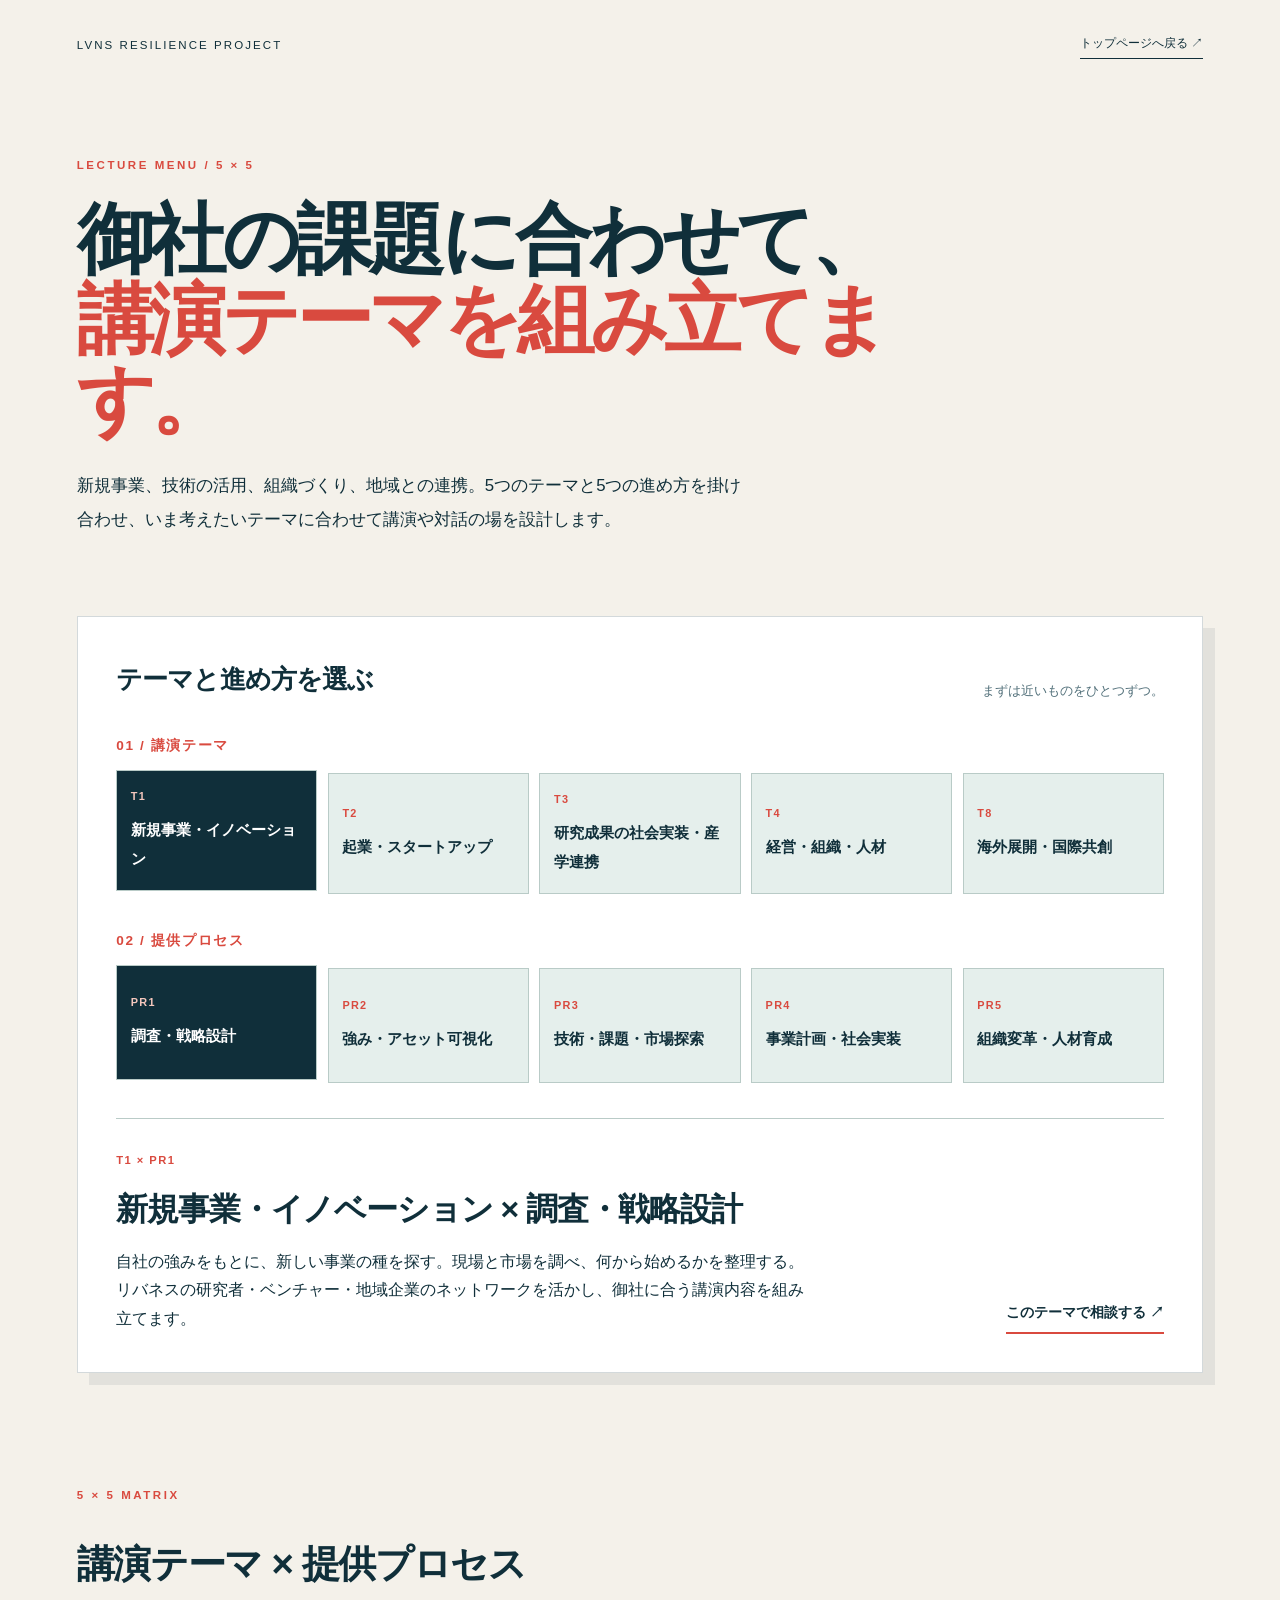
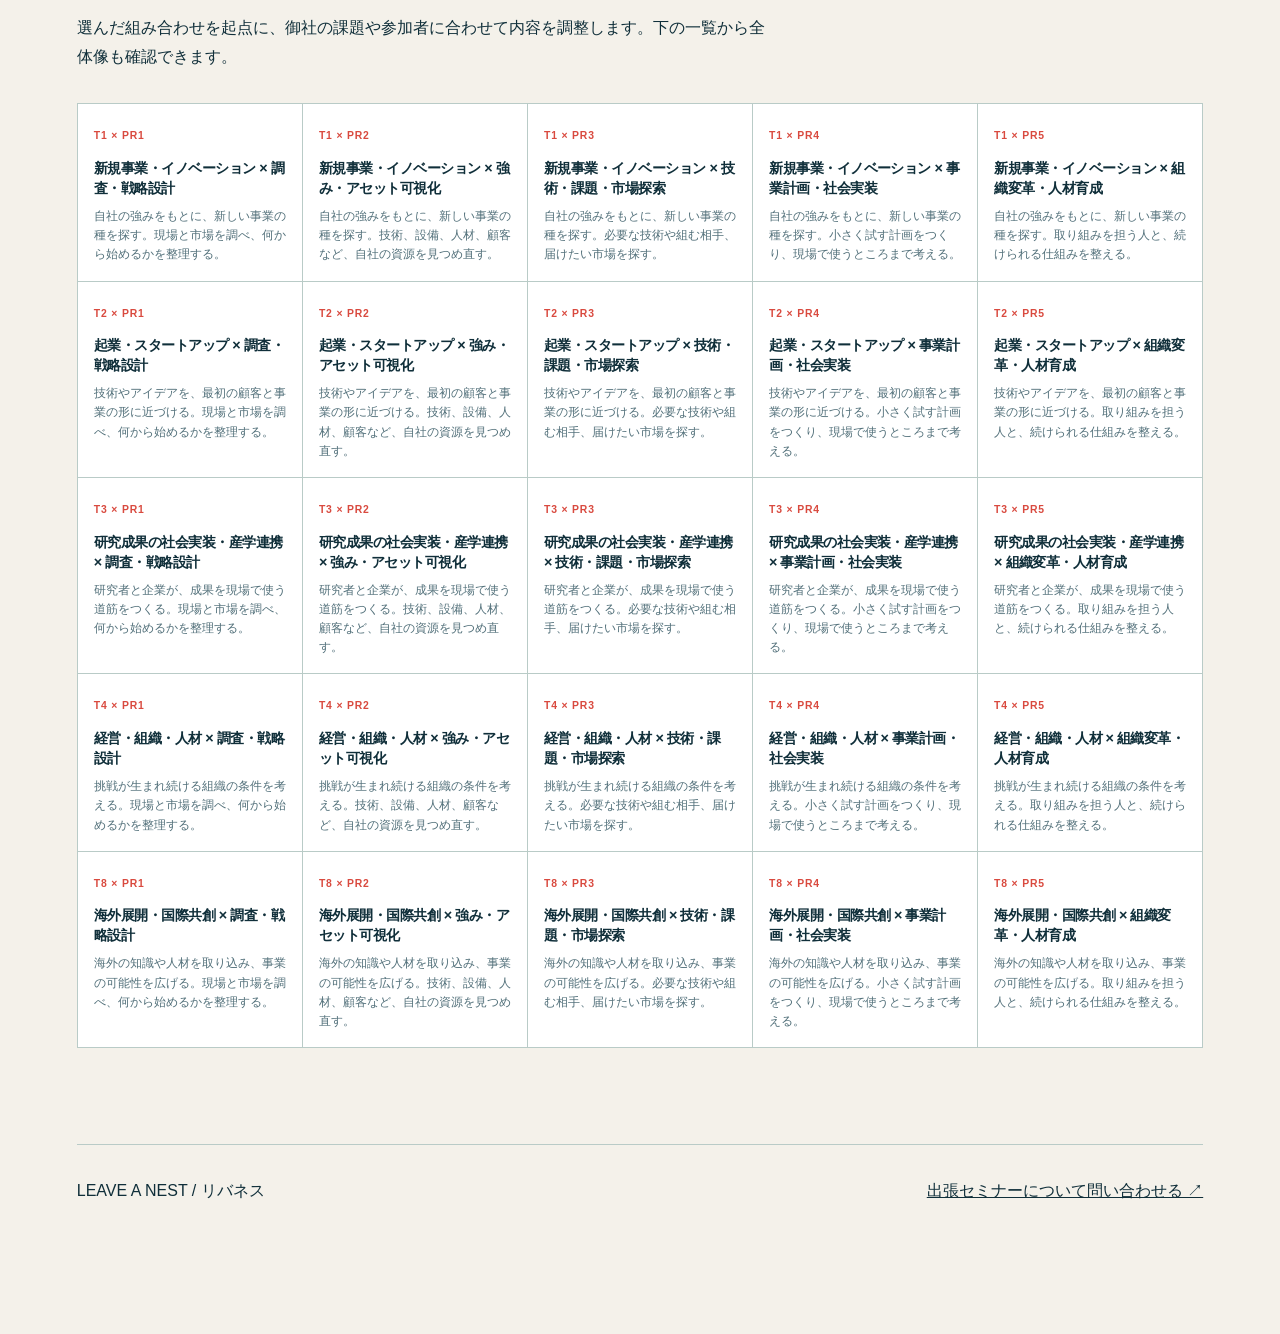
==== seminar.html @ 117c214e "Add interactive lecture menu page" ====
<!doctype html>
<html lang="ja">
<head>
<meta charset="utf-8" />
<meta name="viewport" content="width=device-width, initial-scale=1" />
<title>講演メニュー | LVNS RESILIENCE PROJECT</title>
<meta name="description" content="御社の課題に合わせて、リバネスの講演テーマを組み立てます。" />
<link rel="stylesheet" href="./resilience-fixed-page.css" />
<style>
:root{--seminar-ink:#102f3a;--seminar-red:#d94a3f;--seminar-paper:#f4f1ea;--seminar-mint:#e5efec}
body{background:var(--seminar-paper);color:var(--seminar-ink)}
.seminar-page{max-width:1320px;margin:0 auto;padding:0 6vw 8rem}
.seminar-header{padding:2rem 0 6rem;display:flex;justify-content:space-between;align-items:center;gap:2rem}
.seminar-brand{font-size:.72rem;letter-spacing:.18em;text-decoration:none;color:inherit}
.seminar-back{font-size:.78rem;color:inherit;text-decoration:none;border-bottom:1px solid currentColor;padding-bottom:.25rem}
.seminar-hero{max-width:850px;padding-bottom:5rem}
.seminar-label{font-size:.72rem;letter-spacing:.22em;color:var(--seminar-red);font-weight:700;margin-bottom:1.4rem}
.seminar-hero h1{font-size:clamp(2.4rem,6vw,5.8rem);line-height:1.05;letter-spacing:-.06em;margin:0 0 1.8rem}
.seminar-hero h1 em{font-style:normal;color:var(--seminar-red)}
.seminar-hero p{font-size:1.05rem;line-height:2;margin:0;max-width:680px}
.seminar-selector{background:#fff;border:1px solid rgba(16,47,58,.18);padding:clamp(1.2rem,3vw,3rem);box-shadow:12px 12px 0 rgba(16,47,58,.08)}
.selector-heading{display:flex;justify-content:space-between;gap:1rem;align-items:end;margin-bottom:2rem}
.selector-heading h2{font-size:clamp(1.35rem,2vw,2rem);margin:0}
.selector-heading p{margin:0;font-size:.8rem;color:#52707a}
.selector-block{margin:0 0 2.2rem}
.selector-block h3{font-size:.85rem;letter-spacing:.12em;margin:0 0 .9rem;color:var(--seminar-red)}
.selector-grid{display:grid;grid-template-columns:repeat(5,1fr);gap:.65rem}
.selector-card{appearance:none;border:1px solid #b9cbc7;background:var(--seminar-mint);color:var(--seminar-ink);text-align:left;padding:1rem .85rem;min-height:7.2rem;cursor:pointer;font:inherit;transition:.2s}
.selector-card:hover,.selector-card.is-selected{background:var(--seminar-ink);color:#fff;transform:translateY(-3px)}
.selector-card span{display:block;font-size:.68rem;letter-spacing:.12em;color:var(--seminar-red);margin-bottom:.6rem;font-weight:700}
.selector-card:hover span,.selector-card.is-selected span{color:#f5c7bd}
.selector-card strong{font-size:.95rem;line-height:1.45}
.selection-result{border-top:1px solid #b9cbc7;padding-top:1.6rem;display:grid;grid-template-columns:1fr auto;gap:1.5rem;align-items:end}
.selection-result small{font-size:.7rem;letter-spacing:.13em;color:var(--seminar-red);font-weight:700}
.selection-result h3{font-size:clamp(1.4rem,2.5vw,2.3rem);margin:.45rem 0 .6rem}
.selection-result p{line-height:1.8;margin:0;max-width:700px}
.result-cta{display:inline-block;color:var(--seminar-ink);font-size:.85rem;font-weight:700;border-bottom:2px solid var(--seminar-red);padding-bottom:.4rem;text-decoration:none;white-space:nowrap}
.matrix-section{padding-top:7rem}
.matrix-section h2{font-size:clamp(1.8rem,3vw,3rem);margin:0 0 1rem}
.matrix-section>p{line-height:1.8;max-width:700px;margin-bottom:2rem}
.matrix{display:grid;grid-template-columns:repeat(5,1fr);gap:1px;background:#b9cbc7;border:1px solid #b9cbc7}
.matrix-cell{background:#fff;padding:1rem;min-height:9rem}
.matrix-cell small{color:var(--seminar-red);font-size:.65rem;font-weight:700;letter-spacing:.08em}
.matrix-cell h3{font-size:.9rem;line-height:1.4;margin:.55rem 0}
.matrix-cell p{font-size:.75rem;line-height:1.6;margin:0;color:#52707a}
.seminar-footer{margin-top:6rem;padding-top:2rem;border-top:1px solid #b9cbc7;display:flex;justify-content:space-between;gap:1rem}
.seminar-footer a{color:inherit}
@media(max-width:760px){
 .seminar-page{padding:0 1.2rem 5rem}.seminar-header{padding:1.4rem 0 4rem}.seminar-hero{padding-bottom:3rem}
 .selector-grid{grid-template-columns:repeat(2,1fr)}.selector-card{min-height:6.3rem}.selection-result{grid-template-columns:1fr}
 .matrix{display:block;background:transparent;border:0}.matrix-cell{margin-bottom:.7rem;min-height:0;border:1px solid #b9cbc7}
 .seminar-footer{display:block}.seminar-footer a{display:block;margin-top:1rem}
}
</style>
</head>
<body>
<main class="seminar-page">
<header class="seminar-header"><a class="seminar-brand" href="./index.html">LVNS RESILIENCE PROJECT</a><a class="seminar-back" href="./index.html#contact">トップページへ戻る ↗</a></header>
<section class="seminar-hero">
<div class="seminar-label">LECTURE MENU / 5 × 5</div>
<h1>御社の課題に合わせて、<br /><em>講演テーマを組み立てます。</em></h1>
<p>新規事業、技術の活用、組織づくり、地域との連携。5つのテーマと5つの進め方を掛け合わせ、いま考えたいテーマに合わせて講演や対話の場を設計します。</p>
</section>
<section class="seminar-selector" aria-labelledby="selector-title">
<div class="selector-heading"><h2 id="selector-title">テーマと進め方を選ぶ</h2><p>まずは近いものをひとつずつ。</p></div>
<div class="selector-block"><h3>01 / 講演テーマ</h3><div id="topic-selector" class="selector-grid"></div></div>
<div class="selector-block"><h3>02 / 提供プロセス</h3><div id="process-selector" class="selector-grid"></div></div>
<div class="selection-result"><div><small id="result-label">SELECT A THEME</small><h3 id="result-title">テーマを選ぶと、組み合わせが表示されます。</h3><p id="result-description">御社の関心に近いテーマと進め方を選んでください。組み合わせをもとに、出張セミナーの内容を具体化します。</p></div><a class="result-cta" href="https://lne.st/contact/" target="_blank" rel="noreferrer">このテーマで相談する ↗</a></div>
</section>
<section class="matrix-section" aria-labelledby="matrix-title">
<div class="seminar-label">5 × 5 MATRIX</div><h2 id="matrix-title">講演テーマ × 提供プロセス</h2><p>選んだ組み合わせを起点に、御社の課題や参加者に合わせて内容を調整します。下の一覧から全体像も確認できます。</p>
<div id="matrix" class="matrix"></div>
</section>
<footer class="seminar-footer"><span>LEAVE A NEST / リバネス</span><a href="https://lne.st/contact/" target="_blank" rel="noreferrer">出張セミナーについて問い合わせる ↗</a></footer>
</main>
<script>
const topics=[
 ['T1','新規事業・イノベーション','自社の強みをもとに、新しい事業の種を探す'],
 ['T2','起業・スタートアップ','技術やアイデアを、最初の顧客と事業の形に近づける'],
 ['T3','研究成果の社会実装・産学連携','研究者と企業が、成果を現場で使う道筋をつくる'],
 ['T4','経営・組織・人材','挑戦が生まれ続ける組織の条件を考える'],
 ['T8','海外展開・国際共創','海外の知識や人材を取り込み、事業の可能性を広げる']
];
const processes=[
 ['PR1','調査・戦略設計','現場と市場を調べ、何から始めるかを整理する'],
 ['PR2','強み・アセット可視化','技術、設備、人材、顧客など、自社の資源を見つめ直す'],
 ['PR3','技術・課題・市場探索','必要な技術や組む相手、届けたい市場を探す'],
 ['PR4','事業計画・社会実装','小さく試す計画をつくり、現場で使うところまで考える'],
 ['PR5','組織変革・人材育成','取り組みを担う人と、続けられる仕組みを整える']
];
const topicsEl=document.getElementById('topic-selector'), processesEl=document.getElementById('process-selector'), matrixEl=document.getElementById('matrix');
let selectedTopic=0, selectedProcess=0;
const makeCard=(item,type,i)=>{const b=document.createElement('button');b.className='selector-card';b.dataset.index=i;b.innerHTML='<span>'+item[0]+'</span><strong>'+item[1]+'</strong>';b.addEventListener('click',()=>{if(type==='topic')selectedTopic=i;else selectedProcess=i;render()});return b};
topics.forEach((x,i)=>topicsEl.appendChild(makeCard(x,'topic',i)));
processes.forEach((x,i)=>processesEl.appendChild(makeCard(x,'process',i)));
function render(){
 [...topicsEl.children].forEach((x,i)=>x.classList.toggle('is-selected',i===selectedTopic));
 [...processesEl.children].forEach((x,i)=>x.classList.toggle('is-selected',i===selectedProcess));
 const t=topics[selectedTopic],p=processes[selectedProcess];
 document.getElementById('result-label').textContent=t[0]+' × '+p[0];
 document.getElementById('result-title').textContent=t[1]+' × '+p[1];
 document.getElementById('result-description').textContent=t[2]+'。'+p[2]+'。リバネスの研究者・ベンチャー・地域企業のネットワークを活かし、御社に合う講演内容を組み立てます。';
}
topics.forEach(t=>processes.forEach(p=>{const c=document.createElement('article');c.className='matrix-cell';c.innerHTML='<small>'+t[0]+' × '+p[0]+'</small><h3>'+t[1]+' × '+p[1]+'</h3><p>'+t[2]+'。'+p[2]+'。</p>';matrixEl.appendChild(c)}));
render();
</script>
</body>
</html>
---- resilience-fixed-page.css ----
:root {
  --red: #c62b2f;
  --red-dark: #961c24;
  --ink: #232323;
  --muted: #777b7d;
  --line: #dfe1e0;
  --paper: #f3f4f3;
  --white: #ffffff;
  --dark: #232627;
}

* { box-sizing: border-box; }
html { scroll-behavior: smooth; }
body { margin: 0; color: var(--ink); background: var(--white); font-family: Arial, "Helvetica Neue", "Hiragino Kaku Gothic ProN", "Yu Gothic", sans-serif; line-height: 1.8; }
a { color: inherit; }
img { display: block; max-width: 100%; }
h1, h2, h3, p { margin-top: 0; }
h1, h2, h3 { letter-spacing: -0.035em; }

.fixed-header { position: sticky; z-index: 20; top: 0; display: flex; align-items: center; justify-content: space-between; gap: 24px; padding: 20px clamp(22px, 5vw, 64px); background: rgba(247, 248, 249, 0.96); border-bottom: 1px solid #eaebeb; }
.project-brand { display: inline-flex; align-items: center; text-decoration: none; }
.project-logo { display: block; width: clamp(245px, 31vw, 440px); height: auto; }
.fixed-header nav { display: flex; gap: clamp(16px, 3vw, 42px); }
.fixed-header nav a { font-size: 12px; letter-spacing: 0.13em; text-decoration: none; }
.fixed-header nav a:hover { color: var(--red); }

.fixed-hero { position: relative; min-height: min(730px, calc(100svh - 80px)); display: grid; align-items: center; overflow: hidden; background: var(--dark); }
.fixed-hero > img, .hero-overlay { position: absolute; inset: 0; width: 100%; height: 100%; }
.fixed-hero > img { object-fit: cover; object-position: center; filter: saturate(0.78); }
.hero-overlay { background: linear-gradient(90deg, rgba(20, 23, 24, 0.82), rgba(20, 23, 24, 0.52) 52%, rgba(20, 23, 24, 0.08)); }
.hero-copy { position: relative; z-index: 1; max-width: 1280px; padding: clamp(72px, 10vw, 140px) clamp(22px, 8vw, 115px) clamp(72px, 10vw, 140px) 80px; color: var(--white); }
.section-label { margin-bottom: 18px; color: var(--red); font-size: clamp(14px, 1.25vw, 17px); font-weight: 800; letter-spacing: 0.17em; }
.section-link-label { display: inline-block; text-decoration: none; transition: color 180ms ease; }
.section-link-label:hover { color: var(--red-dark); }
.hero-copy .section-label { color: #ffd7d2; }
.hero-copy h1 { margin-bottom: 24px; font-size: clamp(43px, 6.2vw, 78px); font-style: italic; line-height: 1.02; }
.hero-copy h1 em span { display: inline; }
.hero-copy h1 em, .fixed-section h2 em, .fixed-contact h2 em { color: var(--red); font-style: italic; }
.hero-copy p:not(.section-label) { max-width: 650px; margin-bottom: 30px; color: rgba(255, 255, 255, 0.86); font-size: 17px; }
.red-button { display: inline-flex; align-items: center; gap: 10px; padding: 11px 18px; background: var(--red); color: var(--white); font-size: 12px; font-weight: 800; text-decoration: none; transition: background 180ms ease, transform 180ms ease; }
.red-button:hover { background: var(--red-dark); transform: translateY(-2px); }
.vertical-note { position: absolute; z-index: 1; right: 0; top: 50%; padding: 15px 12px; background: var(--red); color: var(--white); font-size: 10px; letter-spacing: 0.12em; writing-mode: vertical-rl; transform: translateY(-50%); }

.fixed-section { max-width: 1240px; margin: 0 auto; padding: clamp(70px, 10vw, 135px) clamp(22px, 6vw, 80px); }
.vision-section { background: var(--white); }
.vision-grid { display: grid; grid-template-columns: 1.12fr 0.88fr; gap: clamp(40px, 9vw, 135px); align-items: start; }
.fixed-section h2, .fixed-contact h2 { margin-bottom: 20px; font-size: clamp(34px, 5.3vw, 66px); font-style: italic; line-height: 1.12; }
.vision-copy { padding-top: 13px; border-top: 1px solid var(--ink); }
.vision-copy p, .section-intro > p { color: var(--muted); font-size: 15px; }

.fit-section { background: var(--paper); }
.fit-grid { display: grid; grid-template-columns: 1fr 1fr; gap: clamp(40px, 9vw, 135px); align-items: start; }
.fit-grid h2 { margin-bottom: 0; }
.fit-lead { margin: 0 0 26px; color: var(--muted); font-size: 15px; }
.fit-tags { display: flex; flex-wrap: wrap; gap: 8px; }
.fit-tags span { padding: 6px 11px; border: 1px solid #cfd2d1; color: var(--ink); font-size: 12px; }

.solution-section { background: var(--paper); }
.section-intro { display: grid; grid-template-columns: 1.1fr 0.9fr; gap: 60px; align-items: end; margin-bottom: 47px; }
.section-intro h2 { margin-bottom: 0; }
.lventures-feature { display: flex; align-items: center; justify-content: space-between; gap: 36px; margin: 72px 0 0; padding: 32px 36px; background: #4a4f50; color: var(--white); }
.lventures-feature > div { max-width: 700px; }
.lventures-kicker { color: #ffd7d2; font-size: 10px; font-weight: 800; letter-spacing: .18em; }
.lventures-feature h3 { margin: 8px 0 8px; color: var(--white); font-size: clamp(34px, 5vw, 62px); font-style: italic; letter-spacing: -.04em; line-height: 1; }
.lventures-feature p { max-width: 660px; margin: 0; color: rgba(255,255,255,.78); font-size: 14px; }
 .lventures-button { flex: 0 0 auto; max-width: 340px; white-space: normal; line-height: 1.45; text-align: left; }
.package-groups { display: grid; gap: 34px; }
.package-layer { padding-top: 24px; border-top: 1px solid var(--ink); }
.package-layer-heading { display: grid; grid-template-columns: minmax(190px, .7fr) 1.3fr; align-items: baseline; gap: 24px; margin-bottom: 14px; }
.package-layer-heading span { color: var(--red); font-size: clamp(14px, 1.15vw, 16px); font-weight: 800; letter-spacing: .15em; }
.package-layer-heading h3 { margin: 0; font-size: clamp(28px, 3vw, 42px); font-style: italic; line-height: 1.15; }
.package-layer-heading p { grid-column: 2; margin: -8px 0 0; color: var(--muted); font-size: 14px; }
.people-layer { border-top-color: #e7a6a2; }
.business-layer { border-top-color: #b8c0be; }
.town-layer { border-top-color: #8e9996; }
.resilience-map figcaption { max-width: 720px; margin-bottom: 18px; color: var(--muted); font-size: 13px; }
.resilience-map-flow { display: grid; gap: 0; }
.resilience-band { display: grid; grid-template-columns: minmax(190px, 0.7fr) 1.3fr; min-height: 104px; border: 1px solid var(--line); }
.resilience-band + .resilience-band { border-top: 0; }
.resilience-band-label { display: flex; flex-direction: column; justify-content: center; padding: 18px 24px; border-right: 1px solid rgba(35, 38, 39, 0.14); }
.resilience-band-label span { color: var(--red); font-size: 10px; font-weight: 800; letter-spacing: 0.14em; }
.resilience-band-label strong { margin-top: 7px; font-size: 24px; font-style: italic; line-height: 1.2; }
.resilience-band-items { display: grid; grid-template-columns: repeat(2, minmax(0, 1fr)); gap: 12px; align-items: center; padding: 18px 24px; }
.resilience-band-items span { display: flex; align-items: center; min-height: 54px; padding: 12px 15px; background: rgba(255, 255, 255, 0.68); border: 1px solid rgba(35, 38, 39, 0.12); color: var(--ink); font-size: 14px; font-weight: 700; line-height: 1.45; }
.people-band { background: #fff8f7; }
.business-band { background: #f7f8f7; }
.town-band { background: #eceeed; }
.resilience-map-arrow { height: 20px; color: var(--red); font-size: 20px; font-weight: 700; line-height: 20px; text-align: center; }
.solution-grid { display: grid; grid-template-columns: repeat(4, minmax(0, 1fr)); gap: 1px; background: var(--line); border: 1px solid var(--line); }
.solution-card { min-height: 240px; padding: 24px; background: var(--white); }
.solution-card:hover { background: #fff8f7; }
.solution-card span { color: var(--red); font-size: clamp(14px, 1.2vw, 16px); font-weight: 800; }
.solution-card h3 { margin: 40px 0 13px; font-size: 20px; font-style: italic; line-height: 1.35; }
.solution-card p { margin-bottom: 0; color: var(--muted); font-size: 13px; }
.package-grid { grid-template-columns: repeat(2, minmax(0, 1fr)); }
.package-card { position: relative; min-height: 270px; padding: 30px; }
.package-card .card-link { position: absolute; z-index: 2; inset: 0; }
.package-card:hover { background: #fff3f1; }
.package-card h3 { margin-top: 30px; }
.package-card p { line-height: 1.7; }
.package-details-section { display: none; background: var(--dark); color: var(--white); }
.package-details-section .section-label { color: #ffd7d2; }
.package-details-section h2 { margin-bottom: 42px; }
.package-detail-list { display: grid; grid-template-columns: repeat(2, minmax(0, 1fr)); gap: 1px; background: rgba(255,255,255,.25); }
.package-detail-list article { min-height: 190px; padding: 26px; background: rgba(255,255,255,.06); scroll-margin-top: 90px; }
.package-detail-list article:target { background: rgba(198,43,47,.35); }
.package-detail-list article > span { color: #ffd7d2; font-size: 12px; font-weight: 800; letter-spacing: .05em; }
.package-detail-list article p { margin: 18px 0 0; color: rgba(255,255,255,.82); font-size: 14px; }
.package-detail-list article a { color: #fff; font-weight: 800; text-decoration: underline; text-underline-offset: 3px; }

.problem-add-section { background: var(--white); }
.problem-grid-add { display: grid; grid-template-columns: repeat(3, minmax(0, 1fr)); gap: 1px; background: var(--line); border: 1px solid var(--line); }
.problem-card-add { min-height: 245px; padding: 27px; background: var(--paper); }
.problem-card-add > span { color: var(--red); font-size: 12px; font-weight: 800; }
.problem-card-add h3 { margin: 38px 0 14px; font-size: 23px; font-style: italic; line-height: 1.3; }
.problem-card-add p { margin-bottom: 0; color: var(--muted); font-size: 13px; }

.bcp-bridge { background: var(--dark); color: var(--white); }
.bcp-bridge .section-label { color: #ffd7d2; }
.bcp-bridge .light-intro > p { color: rgba(255, 255, 255, 0.68); }
.bcp-ladder-add { display: grid; grid-template-columns: 1fr 45px 1fr 45px 1fr; gap: 0; align-items: stretch; margin-bottom: 48px; }
.bcp-layer-add { padding: 25px; background: rgba(255, 255, 255, 0.08); border: 1px solid rgba(255, 255, 255, 0.18); }
.bcp-layer-add > span { color: #ffd7d2; font-size: 11px; font-weight: 800; }
.bcp-layer-add strong { display: block; margin: 17px 0 5px; font-size: 25px; font-style: italic; }
.bcp-layer-add p { margin: 0; color: rgba(255, 255, 255, 0.68); font-size: 13px; }
.bcp-arrow-add { display: grid; place-items: center; color: var(--red); font-size: 27px; }
.highlight-layer-add { background: var(--red); border-color: var(--red); }
.highlight-layer-add > span, .highlight-layer-add p { color: rgba(255, 255, 255, 0.82); }
.question-block-add { padding-top: 25px; border-top: 1px solid rgba(255, 255, 255, 0.22); }
.question-heading-add { display: flex; align-items: baseline; gap: 20px; margin-bottom: 20px; }
.question-heading-add > span { color: #ffd7d2; font-size: 10px; font-weight: 800; letter-spacing: 0.16em; }
.question-heading-add h3 { margin: 0; font-size: 20px; font-style: italic; }
.question-grid-add { display: grid; grid-template-columns: repeat(3, minmax(0, 1fr)); gap: 1px; background: rgba(255, 255, 255, 0.22); }
.question-grid-add > div { min-height: 125px; padding: 18px; background: rgba(255, 255, 255, 0.06); }
.question-grid-add b { color: var(--red); font-size: 12px; }
.question-grid-add p { margin: 10px 0 0; color: rgba(255, 255, 255, 0.78); font-size: 13px; }

.collaboration-section { background: var(--dark); color: var(--white); }
.light-intro > p { color: rgba(255, 255, 255, 0.68); }
.partner-grid { display: grid; grid-template-columns: repeat(2, minmax(0, 1fr)); gap: 1px; background: rgba(255, 255, 255, 0.25); }
.partner-card { min-height: 280px; padding: 30px; background: rgba(255, 255, 255, 0.06); }
.partner-card.highlighted { background: var(--red); }
.partner-card > span { color: #ffd7d2; font-size: 10px; font-weight: 800; letter-spacing: 0.14em; }
.partner-card h3 { margin: 34px 0 14px; font-size: 27px; font-style: italic; line-height: 1.25; }
.partner-card p { max-width: 470px; margin-bottom: 0; color: rgba(255, 255, 255, 0.68); font-size: 13px; }
.highlighted p { color: rgba(255, 255, 255, 0.86); }

.process-section { background: var(--white); }
.process-list { border-top: 1px solid var(--ink); }
.process-row { display: grid; grid-template-columns: 70px 180px 1fr; gap: 25px; align-items: center; min-height: 115px; border-bottom: 1px solid var(--line); }
.process-row > span { color: var(--red); font-size: clamp(14px, 1.15vw, 16px); font-weight: 800; }
.process-row strong { font-size: 25px; font-style: italic; }
.process-row p { margin: 0; color: var(--muted); font-size: 14px; }
.final-row { color: var(--ink); background: var(--white); }
.final-row p { color: var(--muted); }
.program-spec { display: grid; grid-template-columns: 1fr 1fr; margin-top: 28px; border-top: 1px solid var(--line); border-bottom: 1px solid var(--line); }
.program-spec > div { padding: 22px 0; }
.program-spec > div + div { padding-left: 30px; border-left: 1px solid var(--line); }
.program-spec span { display: block; color: var(--red); font-size: 10px; font-weight: 800; letter-spacing: 0.14em; }
.program-spec strong { display: block; margin-top: 8px; font-size: 18px; }
.program-spec small { color: var(--muted); font-size: 11px; }
.deliverables-strip { display: grid; grid-template-columns: 220px 1fr; gap: 24px; margin-top: 28px; padding: 22px 0; border-top: 1px solid var(--line); border-bottom: 1px solid var(--line); }
.deliverables-strip > div:first-child span { display: block; color: var(--red); font-size: 10px; font-weight: 800; letter-spacing: 0.14em; }
.deliverables-strip > div:first-child strong { display: block; margin-top: 7px; font-size: 16px; }
.deliverables-list-add { display: flex; flex-wrap: wrap; gap: 8px; align-content: center; }
.deliverables-list-add span { padding: 5px 9px; border: 1px solid var(--line); color: var(--muted); font-size: 12px; }

.platform-section-add { background: var(--paper); }
.platform-grid-add { display: grid; grid-template-columns: repeat(2, minmax(0, 1fr)); gap: 1px; background: var(--line); border: 1px solid var(--line); }
 .platform-card-add { min-height: 255px; padding: 28px; background: var(--white); color: var(--ink); }
.platform-card-add.highlighted-platform-add { background: var(--red); color: var(--white); }
.platform-card-add > span { color: var(--red); font-size: 10px; font-weight: 800; letter-spacing: 0.14em; }
.highlighted-platform-add > span { color: #ffd7d2; }
.platform-card-add h3 { margin: 31px 0 12px; font-size: 27px; font-style: italic; }
.platform-card-add p { max-width: 520px; margin-bottom: 22px; color: var(--muted); font-size: 13px; }
.highlighted-platform-add p { color: rgba(255, 255, 255, 0.8); }
.platform-card-add a { color: var(--red); font-size: 12px; font-weight: 800; text-decoration: none; }
.highlighted-platform-add a { color: var(--white); }
.platform-note-add { margin-top: 18px; padding: 15px 18px; border-left: 3px solid var(--red); color: var(--muted); font-size: 13px; }
.platform-note-add strong { color: var(--ink); }

.fixed-contact { background: var(--paper); text-align: center; }
.contact-inner { max-width: 900px; }
.contact-inner .section-label { margin-bottom: 22px; }
.fixed-contact h2 { max-width: 800px; margin-inline: auto; }
.fixed-contact p { max-width: 680px; margin: 0 auto 28px; color: var(--muted); font-size: 15px; }
.fixed-footer { display: flex; justify-content: space-between; gap: 20px; padding: 24px clamp(22px, 6vw, 80px); background: var(--red); color: var(--white); font-size: 11px; }
.fixed-footer a { text-decoration: none; }

[data-reveal] { opacity: 1; transform: none; }
body.js-ready [data-reveal] { opacity: 0; transform: translateY(16px); transition: opacity 650ms ease, transform 650ms ease; }
body.js-ready [data-reveal].is-visible { opacity: 1; transform: none; }

@media (max-width: 850px) {
  .fixed-header nav a:not(:last-child) { display: none; }
  .vision-grid, .fit-grid, .section-intro { grid-template-columns: 1fr; gap: 25px; }
  .lventures-feature { align-items: flex-start; flex-direction: column; gap: 24px; }
  .package-layer-heading { grid-template-columns: 1fr; gap: 5px; }
  .package-layer-heading p { grid-column: auto; margin: 0; }
  .solution-grid { grid-template-columns: repeat(2, minmax(0, 1fr)); }
  .package-grid { grid-template-columns: repeat(2, minmax(0, 1fr)); }
  .resilience-band { grid-template-columns: 1fr; }
  .resilience-band-label { border-right: 0; border-bottom: 1px solid rgba(35, 38, 39, 0.14); }
  .resilience-band-items { padding-top: 14px; }
  .problem-grid-add, .question-grid-add { grid-template-columns: 1fr; }
  .bcp-ladder-add { grid-template-columns: 1fr; gap: 8px; }
  .bcp-arrow-add { transform: rotate(90deg); min-height: 26px; }
  .platform-grid-add { grid-template-columns: 1fr; }
  .deliverables-strip { grid-template-columns: 1fr; }
  .process-row { grid-template-columns: 48px 140px 1fr; gap: 14px; }
}

@media (max-width: 580px) {
  .fixed-header { padding: 14px 17px; }
  .project-brand { font-size: 15px; }
  .fixed-header nav { display: none; }
  .fixed-hero { min-height: 700px; }
  .fixed-hero > img { object-position: 62% center; }
  .hero-copy { padding: 70px 22px 100px; }
  .hero-copy h1 { font-size: clamp(40px, 11vw, 52px); letter-spacing: -0.03em; }
  .hero-copy h1 em span { display: block; }
  .hero-copy p:not(.section-label) { font-size: 15px; }
  .vertical-note { display: none; }
  .fixed-section { padding-block: 70px; }
  .lventures-feature { margin-bottom: 40px; padding: 26px 22px; }
  .lventures-feature h3 { font-size: 42px; }
  .lventures-button { width: 100%; justify-content: center; }
  .solution-grid, .partner-grid { grid-template-columns: 1fr; }
  .problem-card-add { min-height: 190px; }
  .problem-card-add h3 { margin-top: 25px; }
  .question-heading-add { display: block; }
  .question-heading-add h3 { margin-top: 8px; }
  .solution-card { min-height: 190px; }
  .solution-card h3 { margin-top: 25px; }
  .package-grid { grid-template-columns: 1fr; }
  .package-card { min-height: 0; padding: 24px; }
  .package-card .package-tech { min-height: 0; }
  .resilience-band-items { grid-template-columns: 1fr; gap: 8px; padding: 14px; }
  .resilience-band-items span { min-height: 0; }
  .package-detail-list { grid-template-columns: 1fr; }
  .process-row { grid-template-columns: 40px 1fr; gap: 10px; padding: 18px 0; }
  .process-row p { grid-column: 2; }
  .program-spec { grid-template-columns: 1fr; }
  .program-spec > div + div { padding-left: 0; border-top: 1px solid var(--line); border-left: 0; }
  .fixed-footer { flex-direction: column; }
}



.lventures-feature { display: grid; grid-template-columns: minmax(0, 1fr) auto; align-items: start; gap: 10px 36px; }
.lventures-feature > div { max-width: 760px; }
.lventures-gallery { grid-column: 1 / -1; margin-top: 0; padding-top: 12px; border-top: 1px solid rgba(255,255,255,.22); }
.lventures-gallery-preview { position: relative; display: block; min-height: 320px; overflow: hidden; isolation: isolate; background: #303536; color: var(--white); text-decoration: none; }
.lventures-gallery-preview::before { content: ""; position: absolute; z-index: -1; inset: -28px; background-image: var(--gallery-bg); background-position: center; background-size: cover; filter: blur(18px); opacity: .78; transform: scale(1.08); }
.lventures-gallery-preview::after { content: ""; position: absolute; z-index: 0; inset: 0; background: rgba(25, 28, 29, .22); }
.lventures-gallery-main-image { position: relative; z-index: 1; width: 100%; height: 320px; object-fit: contain; background: transparent; transition: transform 450ms ease; }
.lventures-gallery-preview:hover .lventures-gallery-main-image { transform: scale(1.025); }
.lventures-gallery-caption { position: absolute; z-index: 2; right: 0; bottom: 0; left: 0; display: grid; grid-template-columns: auto 1fr auto; align-items: center; gap: 16px; padding: 18px 20px; background: linear-gradient(transparent, rgba(20,23,24,.96) 26%); }
.lventures-gallery-caption strong { color: var(--white); font-size: clamp(17px, 2vw, 23px); font-weight: 800; letter-spacing: -.02em; text-shadow: 0 1px 8px rgba(0,0,0,.35); }
.lventures-gallery-caption small { color: rgba(255,255,255,.9); font-size: 13px; }
.lventures-gallery-caption em { color: #ffd7d2; font-size: 11px; font-style: normal; font-weight: 800; letter-spacing: .12em; }
.lventures-gallery-thumbs { display: grid; grid-template-columns: repeat(7, minmax(0, 1fr)); gap: 8px; margin-top: 10px; }
.lventures-thumb { display: block; height: 72px; overflow: hidden; border: 2px solid transparent; background: #303536; opacity: .72; transition: opacity 180ms ease, border-color 180ms ease; }
.lventures-thumb:hover, .lventures-thumb.is-active { border-color: #ffd7d2; opacity: 1; }
.lventures-thumb img { width: 100%; height: 100%; object-fit: cover; }
@media (max-width: 850px) {
  .lventures-feature { grid-template-columns: 1fr; }
  .lventures-gallery { grid-column: auto; }
  .lventures-gallery-thumbs { grid-template-columns: repeat(4, minmax(0, 1fr)); }
}
@media (max-width: 580px) {
  .lventures-gallery-preview, .lventures-gallery-main-image { min-height: 260px; height: 260px; }
  .lventures-gallery-caption { grid-template-columns: 1fr auto; gap: 4px 10px; }
  .lventures-gallery-caption small { grid-column: 1; }
  .lventures-gallery-caption em { grid-column: 2; grid-row: 1 / span 2; }
  .lventures-gallery-thumbs { grid-template-columns: repeat(4, minmax(0, 1fr)); gap: 6px; }
  .lventures-thumb { height: 58px; }
}
@media (prefers-reduced-motion: reduce) {
  .lventures-gallery-main-image { transition: none; }
}

.platform-logo-add { display: block; width: auto; height: 54px; max-width: 230px; margin: 24px 0 4px; object-fit: contain; object-position: left center; }
.platform-card-add h3 { margin-top: 22px; }
@media (max-width: 580px) { .lventures-button { max-width: none; text-align: center; } .platform-logo-add { height: 48px; } }

.field-example-section{padding-top:clamp(4rem,9vw,8rem)}
.field-example-card{display:grid;grid-template-columns:minmax(0,1fr) auto;gap:2rem;align-items:end;margin-top:2.5rem;padding:clamp(1.5rem,4vw,3.5rem);background:#fff;border:1px solid rgba(16,47,58,.16);box-shadow:10px 10px 0 rgba(16,47,58,.08)}
.field-example-kicker{display:block;color:#d94a3f;font-size:.72rem;letter-spacing:.18em;font-weight:700;margin-bottom:1rem}
.field-example-card h3{font-size:clamp(1.5rem,3vw,2.8rem);margin:0 0 1.2rem}
.field-example-card p{max-width:760px;line-height:1.9;margin:.5rem 0}
.first-step-section{padding-top:clamp(4rem,8vw,7rem);padding-bottom:clamp(5rem,10vw,9rem)}
.first-step-section .section-intro{max-width:780px}
.first-step-section .red-button{margin-top:1.5rem}
@media(max-width:700px){.field-example-card{grid-template-columns:1fr}.field-example-card .red-button{width:max-content;max-width:100%}}
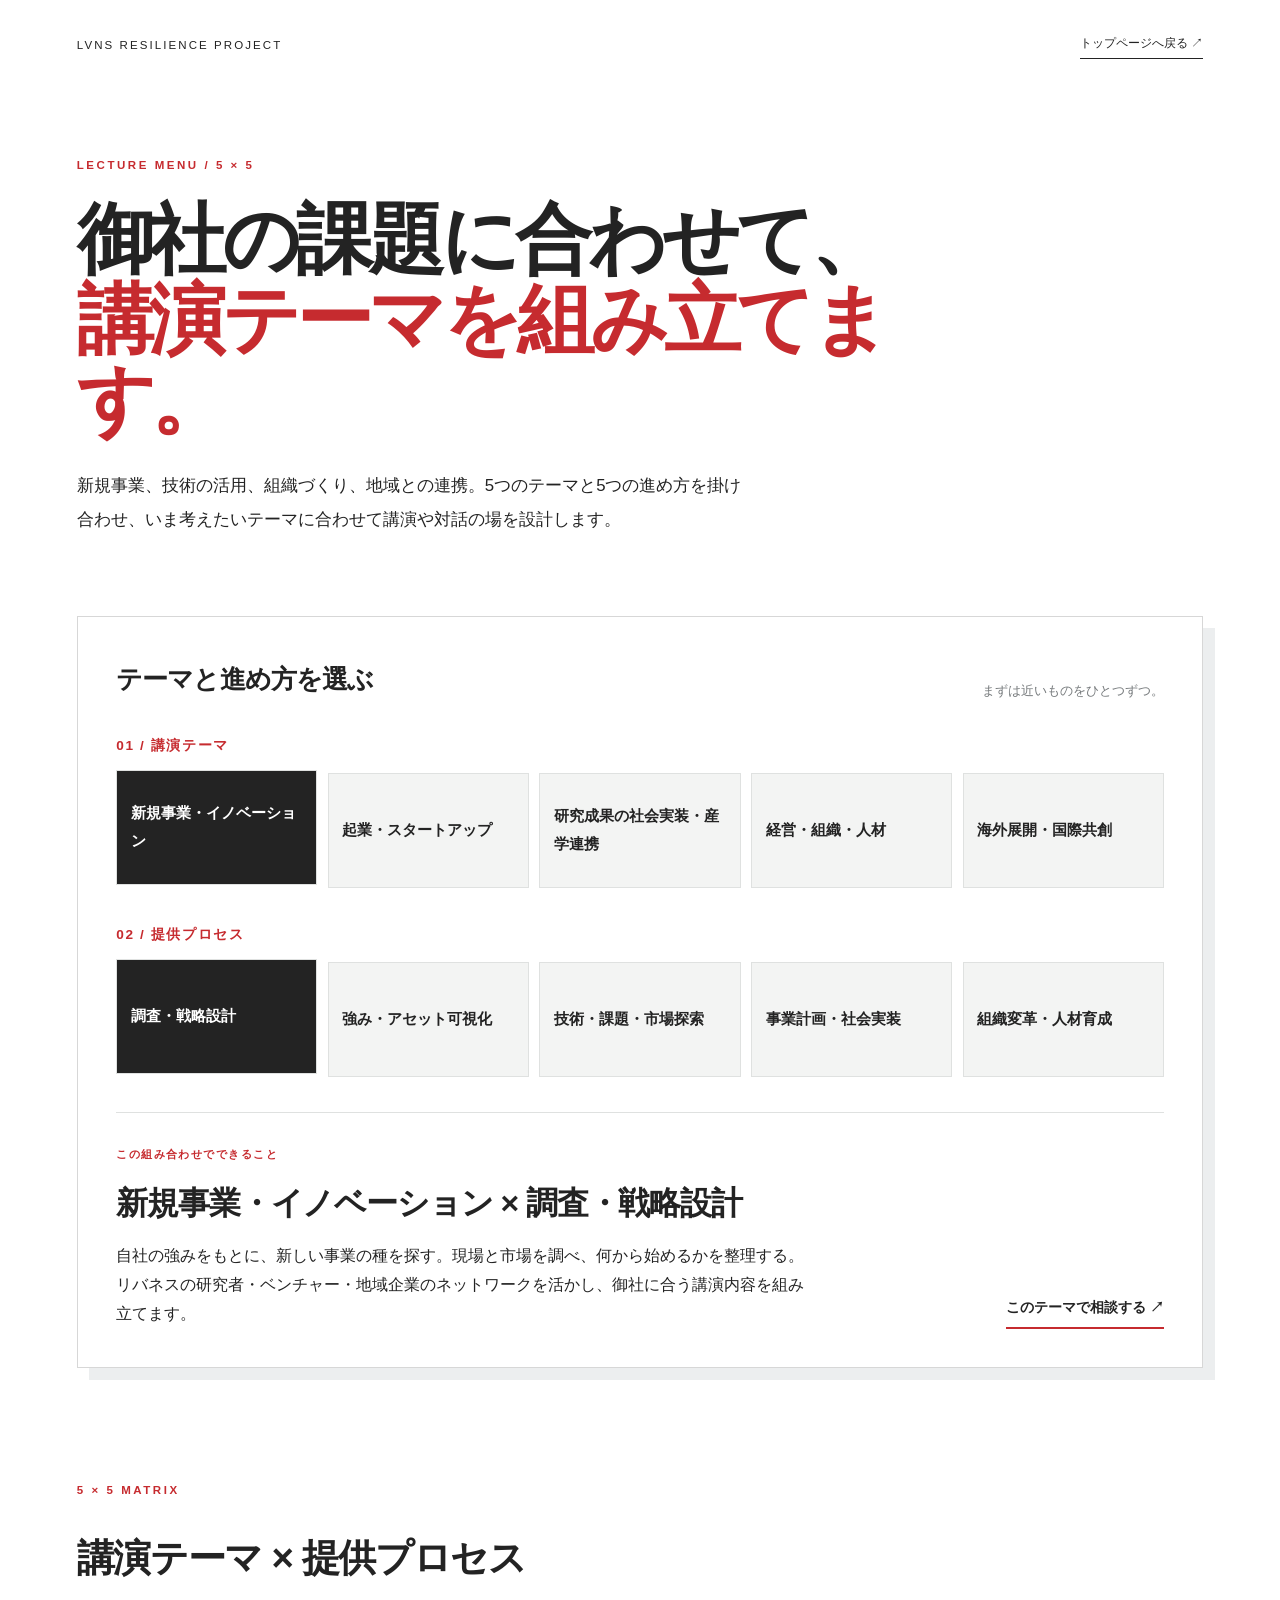
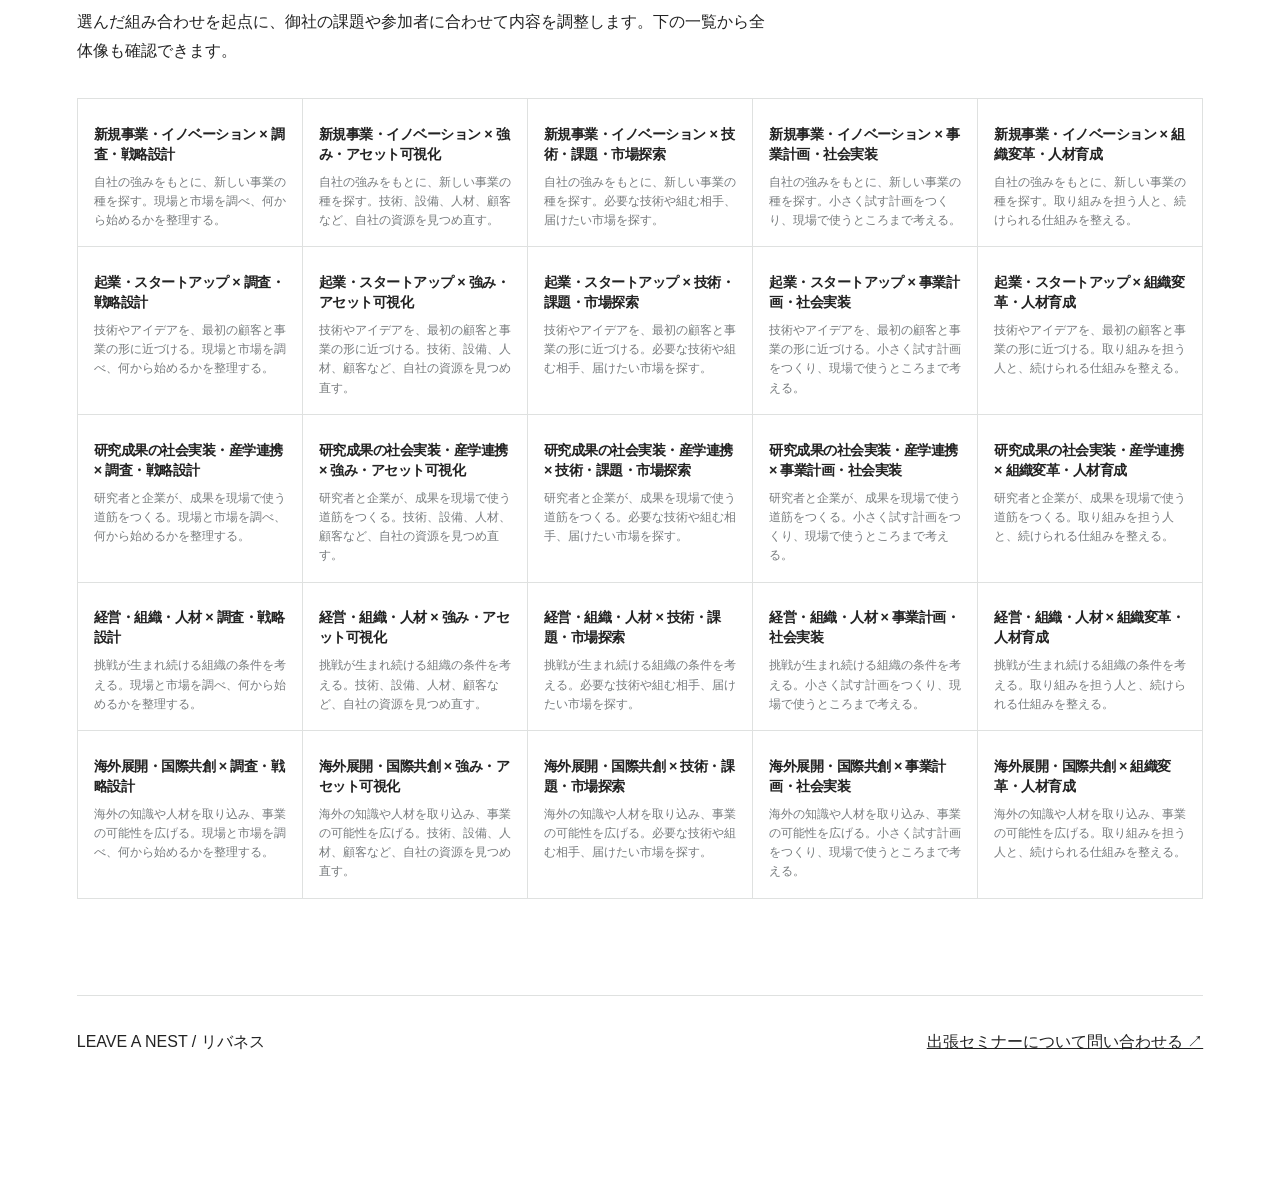
==== commit 01ea026a: "Refine seminar page tone and reference links" ====
--- a/seminar.html
+++ b/seminar.html
@@ -7,7 +7,7 @@
 <meta name="description" content="御社の課題に合わせて、リバネスの講演テーマを組み立てます。" />
 <link rel="stylesheet" href="./resilience-fixed-page.css" />
 <style>
-:root{--seminar-ink:#102f3a;--seminar-red:#d94a3f;--seminar-paper:#f4f1ea;--seminar-mint:#e5efec}
+:root{--seminar-ink:var(--ink);--seminar-red:var(--red);--seminar-paper:var(--white);--seminar-mint:var(--paper)}
 body{background:var(--seminar-paper);color:var(--seminar-ink)}
 .seminar-page{max-width:1320px;margin:0 auto;padding:0 6vw 8rem}
 .seminar-header{padding:2rem 0 6rem;display:flex;justify-content:space-between;align-items:center;gap:2rem}
@@ -18,19 +18,19 @@
 .seminar-hero h1{font-size:clamp(2.4rem,6vw,5.8rem);line-height:1.05;letter-spacing:-.06em;margin:0 0 1.8rem}
 .seminar-hero h1 em{font-style:normal;color:var(--seminar-red)}
 .seminar-hero p{font-size:1.05rem;line-height:2;margin:0;max-width:680px}
-.seminar-selector{background:#fff;border:1px solid rgba(16,47,58,.18);padding:clamp(1.2rem,3vw,3rem);box-shadow:12px 12px 0 rgba(16,47,58,.08)}
+.seminar-selector{background:#fff;border:1px solid rgba(35,35,35,.18);padding:clamp(1.2rem,3vw,3rem);box-shadow:12px 12px 0 rgba(16,47,58,.08)}
 .selector-heading{display:flex;justify-content:space-between;gap:1rem;align-items:end;margin-bottom:2rem}
 .selector-heading h2{font-size:clamp(1.35rem,2vw,2rem);margin:0}
-.selector-heading p{margin:0;font-size:.8rem;color:#52707a}
+.selector-heading p{margin:0;font-size:.8rem;color:var(--muted)}
 .selector-block{margin:0 0 2.2rem}
 .selector-block h3{font-size:.85rem;letter-spacing:.12em;margin:0 0 .9rem;color:var(--seminar-red)}
 .selector-grid{display:grid;grid-template-columns:repeat(5,1fr);gap:.65rem}
-.selector-card{appearance:none;border:1px solid #b9cbc7;background:var(--seminar-mint);color:var(--seminar-ink);text-align:left;padding:1rem .85rem;min-height:7.2rem;cursor:pointer;font:inherit;transition:.2s}
+.selector-card{appearance:none;border:1px solid var(--line);background:var(--seminar-mint);color:var(--seminar-ink);text-align:left;padding:1rem .85rem;min-height:7.2rem;cursor:pointer;font:inherit;transition:.2s}
 .selector-card:hover,.selector-card.is-selected{background:var(--seminar-ink);color:#fff;transform:translateY(-3px)}
 .selector-card span{display:block;font-size:.68rem;letter-spacing:.12em;color:var(--seminar-red);margin-bottom:.6rem;font-weight:700}
-.selector-card:hover span,.selector-card.is-selected span{color:#f5c7bd}
+.selector-card:hover span,.selector-card.is-selected span{color:#f3c6c8}
 .selector-card strong{font-size:.95rem;line-height:1.45}
-.selection-result{border-top:1px solid #b9cbc7;padding-top:1.6rem;display:grid;grid-template-columns:1fr auto;gap:1.5rem;align-items:end}
+.selection-result{border-top:1px solid var(--line);padding-top:1.6rem;display:grid;grid-template-columns:1fr auto;gap:1.5rem;align-items:end}
 .selection-result small{font-size:.7rem;letter-spacing:.13em;color:var(--seminar-red);font-weight:700}
 .selection-result h3{font-size:clamp(1.4rem,2.5vw,2.3rem);margin:.45rem 0 .6rem}
 .selection-result p{line-height:1.8;margin:0;max-width:700px}
@@ -38,19 +38,23 @@
 .matrix-section{padding-top:7rem}
 .matrix-section h2{font-size:clamp(1.8rem,3vw,3rem);margin:0 0 1rem}
 .matrix-section>p{line-height:1.8;max-width:700px;margin-bottom:2rem}
-.matrix{display:grid;grid-template-columns:repeat(5,1fr);gap:1px;background:#b9cbc7;border:1px solid #b9cbc7}
+.matrix{display:grid;grid-template-columns:repeat(5,1fr);gap:1px;background:var(--line);border:1px solid var(--line)}
 .matrix-cell{background:#fff;padding:1rem;min-height:9rem}
 .matrix-cell small{color:var(--seminar-red);font-size:.65rem;font-weight:700;letter-spacing:.08em}
 .matrix-cell h3{font-size:.9rem;line-height:1.4;margin:.55rem 0}
-.matrix-cell p{font-size:.75rem;line-height:1.6;margin:0;color:#52707a}
-.seminar-footer{margin-top:6rem;padding-top:2rem;border-top:1px solid #b9cbc7;display:flex;justify-content:space-between;gap:1rem}
+.matrix-cell p{font-size:.75rem;line-height:1.6;margin:0;color:var(--muted)}
+.seminar-footer{margin-top:6rem;padding-top:2rem;border-top:1px solid var(--line);display:flex;justify-content:space-between;gap:1rem}
 .seminar-footer a{color:inherit}
 @media(max-width:760px){
  .seminar-page{padding:0 1.2rem 5rem}.seminar-header{padding:1.4rem 0 4rem}.seminar-hero{padding-bottom:3rem}
  .selector-grid{grid-template-columns:repeat(2,1fr)}.selector-card{min-height:6.3rem}.selection-result{grid-template-columns:1fr}
- .matrix{display:block;background:transparent;border:0}.matrix-cell{margin-bottom:.7rem;min-height:0;border:1px solid #b9cbc7}
+ .matrix{display:block;background:transparent;border:0}.matrix-cell{margin-bottom:.7rem;min-height:0;border:1px solid var(--line)}
  .seminar-footer{display:block}.seminar-footer a{display:block;margin-top:1rem}
 }
+
+<style>
+.result-links{margin-top:1.2rem;padding-top:1rem;border-top:1px solid var(--line);font-size:.82rem}.result-links strong{display:block;font-size:.68rem;letter-spacing:.12em;color:var(--seminar-red);margin-bottom:.45rem}.result-links a{display:block;color:var(--seminar-ink);font-weight:700;text-decoration:underline;text-decoration-color:var(--seminar-red);text-underline-offset:3px;margin:.35rem 0}
+</style>
 </style>
 </head>
 <body>
@@ -65,7 +69,7 @@
 <div class="selector-heading"><h2 id="selector-title">テーマと進め方を選ぶ</h2><p>まずは近いものをひとつずつ。</p></div>
 <div class="selector-block"><h3>01 / 講演テーマ</h3><div id="topic-selector" class="selector-grid"></div></div>
 <div class="selector-block"><h3>02 / 提供プロセス</h3><div id="process-selector" class="selector-grid"></div></div>
-<div class="selection-result"><div><small id="result-label">SELECT A THEME</small><h3 id="result-title">テーマを選ぶと、組み合わせが表示されます。</h3><p id="result-description">御社の関心に近いテーマと進め方を選んでください。組み合わせをもとに、出張セミナーの内容を具体化します。</p></div><a class="result-cta" href="https://lne.st/contact/" target="_blank" rel="noreferrer">このテーマで相談する ↗</a></div>
+<div class="selection-result"><div><small id="result-label">選択中の組み合わせ</small><h3 id="result-title">テーマを選ぶと、組み合わせが表示されます。</h3><p id="result-description">御社の関心に近いテーマと進め方を選んでください。組み合わせをもとに、出張セミナーの内容を具体化します。</p><div id="result-links" class="result-links" aria-live="polite"></div></div><a class="result-cta" href="https://lne.st/contact/" target="_blank" rel="noreferrer">このテーマで相談する ↗</a></div>
 </section>
 <section class="matrix-section" aria-labelledby="matrix-title">
 <div class="seminar-label">5 × 5 MATRIX</div><h2 id="matrix-title">講演テーマ × 提供プロセス</h2><p>選んだ組み合わせを起点に、御社の課題や参加者に合わせて内容を調整します。下の一覧から全体像も確認できます。</p>
@@ -88,20 +92,26 @@
  ['PR4','事業計画・社会実装','小さく試す計画をつくり、現場で使うところまで考える'],
  ['PR5','組織変革・人材育成','取り組みを担う人と、続けられる仕組みを整える']
 ];
-const topicsEl=document.getElementById('topic-selector'), processesEl=document.getElementById('process-selector'), matrixEl=document.getElementById('matrix');
+const topicsEl=document.getElementById('topic-selector'), processesEl=document.getElementById('process-selector'), matrixEl=document.getElementById('matrix'), resultLinksEl=document.getElementById('result-links');
 let selectedTopic=0, selectedProcess=0;
-const makeCard=(item,type,i)=>{const b=document.createElement('button');b.className='selector-card';b.dataset.index=i;b.innerHTML='<span>'+item[0]+'</span><strong>'+item[1]+'</strong>';b.addEventListener('click',()=>{if(type==='topic')selectedTopic=i;else selectedProcess=i;render()});return b};
+const referenceLinks={
+ 'T1-PR5':[{label:'新規事業を生み出す「ひと」を育てる｜リバネス講演・セミナー',url:'https://lne.st/2025/07/24/0909_luniv_oc/'},{label:'人材開発事業部｜リバネス',url:'https://lne.st/about/division/hd/'}]
+};
+
+const makeCard=(item,type,i)=>{const b=document.createElement('button');b.className='selector-card';b.dataset.index=i;b.innerHTML='<strong>'+item[1]+'</strong>';b.addEventListener('click',()=>{if(type==='topic')selectedTopic=i;else selectedProcess=i;render()});return b};
 topics.forEach((x,i)=>topicsEl.appendChild(makeCard(x,'topic',i)));
 processes.forEach((x,i)=>processesEl.appendChild(makeCard(x,'process',i)));
 function render(){
  [...topicsEl.children].forEach((x,i)=>x.classList.toggle('is-selected',i===selectedTopic));
  [...processesEl.children].forEach((x,i)=>x.classList.toggle('is-selected',i===selectedProcess));
  const t=topics[selectedTopic],p=processes[selectedProcess];
- document.getElementById('result-label').textContent=t[0]+' × '+p[0];
+ document.getElementById('result-label').textContent='この組み合わせでできること';
  document.getElementById('result-title').textContent=t[1]+' × '+p[1];
  document.getElementById('result-description').textContent=t[2]+'。'+p[2]+'。リバネスの研究者・ベンチャー・地域企業のネットワークを活かし、御社に合う講演内容を組み立てます。';
+ const refs=referenceLinks[t[0]+'-'+p[0]]||[];
+ resultLinksEl.innerHTML=refs.length?'<strong>参考リンク</strong>'+refs.map(r=>'<a href="'+r.url+'" target="_blank" rel="noreferrer">'+r.label+' ↗</a>').join(''):'';
 }
-topics.forEach(t=>processes.forEach(p=>{const c=document.createElement('article');c.className='matrix-cell';c.innerHTML='<small>'+t[0]+' × '+p[0]+'</small><h3>'+t[1]+' × '+p[1]+'</h3><p>'+t[2]+'。'+p[2]+'。</p>';matrixEl.appendChild(c)}));
+topics.forEach(t=>processes.forEach(p=>{const c=document.createElement('article');c.className='matrix-cell';c.innerHTML='<h3>'+t[1]+' × '+p[1]+'</h3><p>'+t[2]+'。'+p[2]+'。</p>';matrixEl.appendChild(c)}));
 render();
 </script>
 </body>
--- a/resilience-fixed-page.css
+++ b/resilience-fixed-page.css
@@ -290,6 +290,9 @@
 .field-example-card h3{font-size:clamp(1.5rem,3vw,2.8rem);margin:0 0 1.2rem}
 .field-example-card p{max-width:760px;line-height:1.9;margin:.5rem 0}
 .first-step-section{padding-top:clamp(4rem,8vw,7rem);padding-bottom:clamp(5rem,10vw,9rem)}
-.first-step-section .section-intro{max-width:780px}
+.first-step-section .section-intro{max-width:none} .first-step-copy{max-width:760px}
 .first-step-section .red-button{margin-top:1.5rem}
 @media(max-width:700px){.field-example-card{grid-template-columns:1fr}.field-example-card .red-button{width:max-content;max-width:100%}}
+
+.first-step-section .section-intro{grid-template-columns:1fr 1fr}
+.first-step-section .first-step-copy{max-width:none;width:100%}
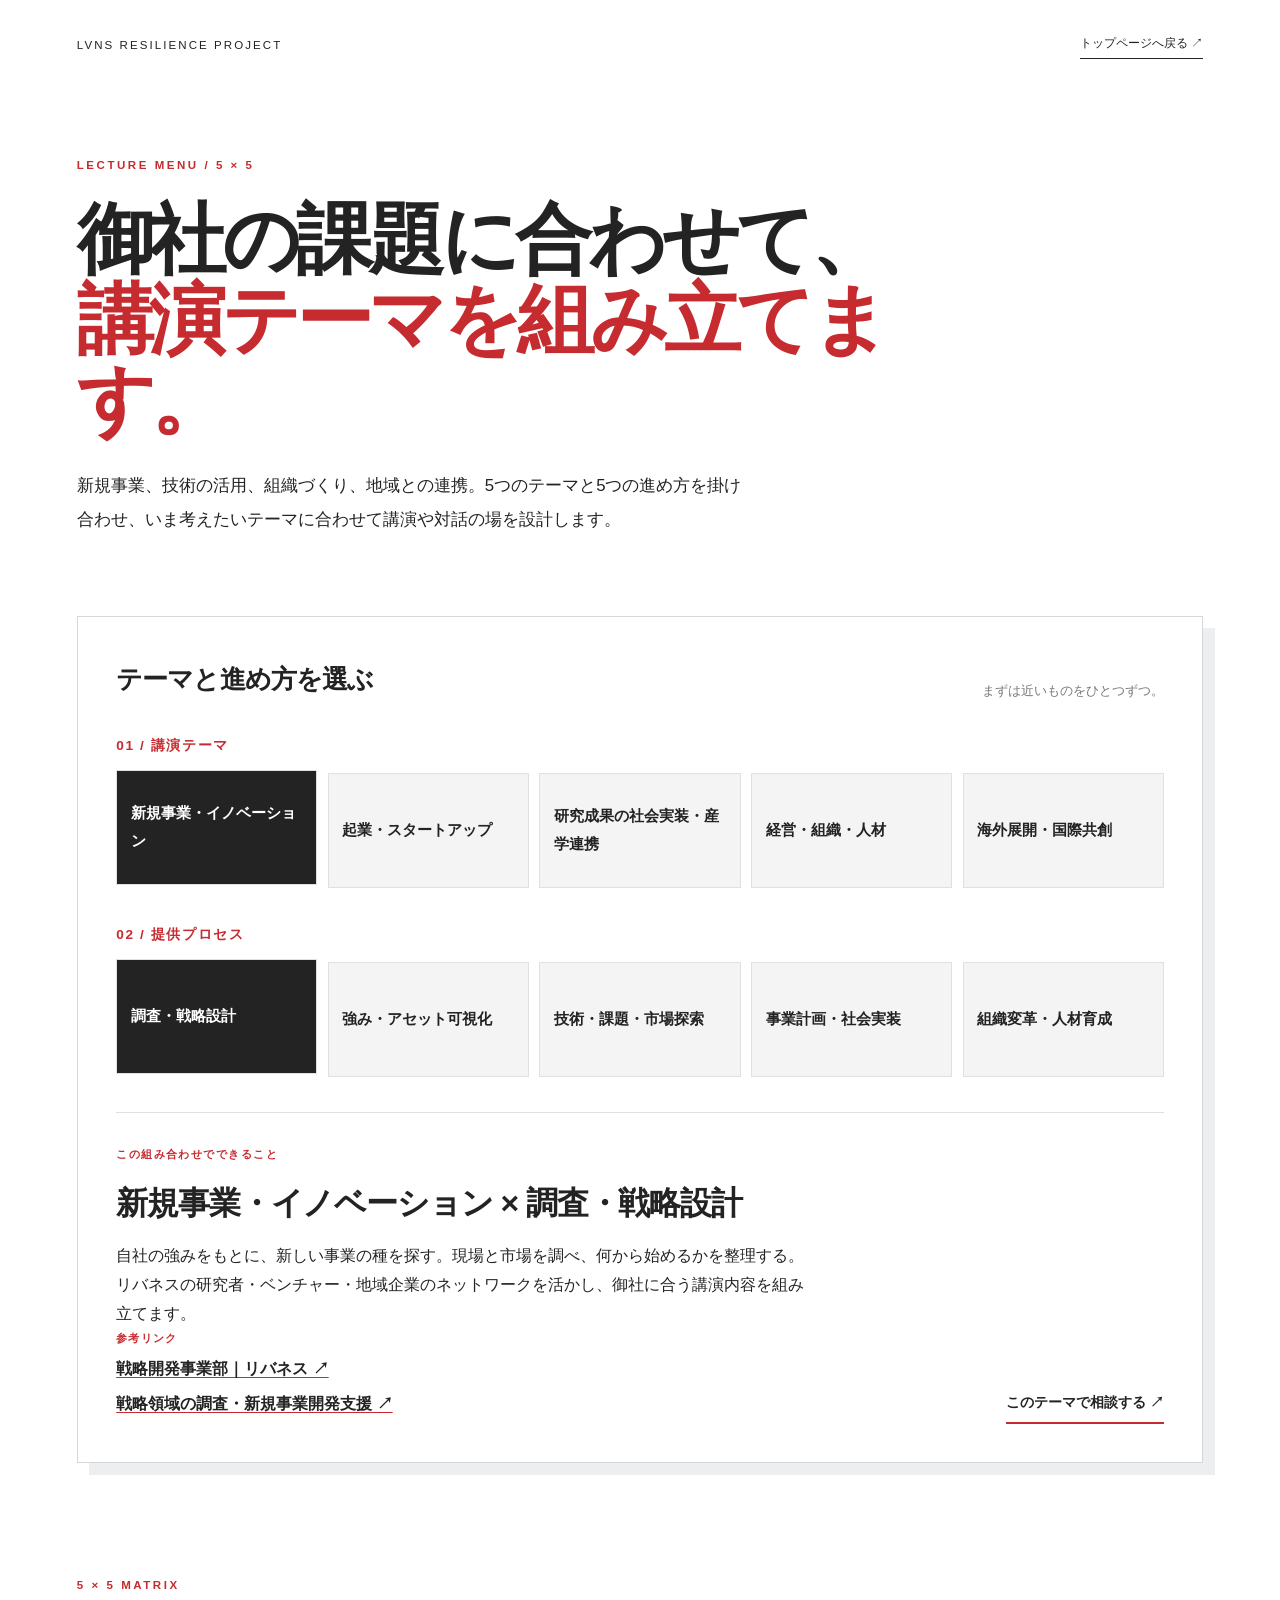
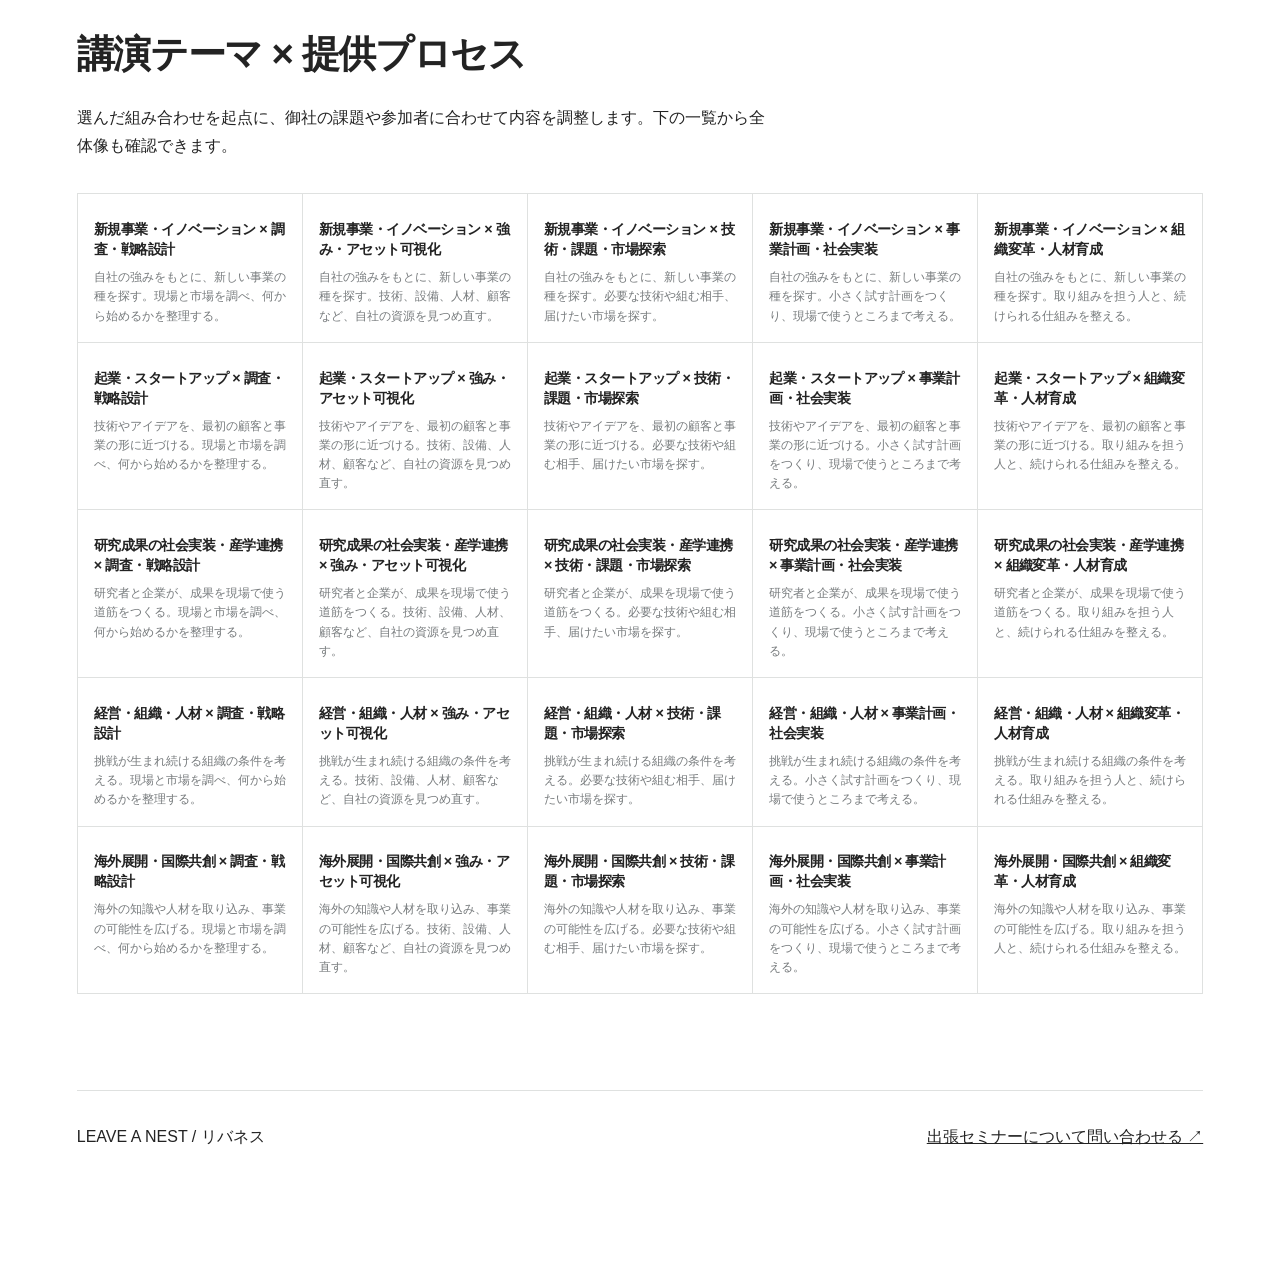
==== commit 67b16a9a: "Add reference links to seminar combinations" ====
--- a/seminar.html
+++ b/seminar.html
@@ -95,7 +95,20 @@
 const topicsEl=document.getElementById('topic-selector'), processesEl=document.getElementById('process-selector'), matrixEl=document.getElementById('matrix'), resultLinksEl=document.getElementById('result-links');
 let selectedTopic=0, selectedProcess=0;
 const referenceLinks={
- 'T1-PR5':[{label:'新規事業を生み出す「ひと」を育てる｜リバネス講演・セミナー',url:'https://lne.st/2025/07/24/0909_luniv_oc/'},{label:'人材開発事業部｜リバネス',url:'https://lne.st/about/division/hd/'}]
+ 'T1-PR1':[{label:'戦略開発事業部｜リバネス',url:'https://lne.st/about/division/sd/'},{label:'戦略領域の調査・新規事業開発支援',url:'https://lne.st/2023/09/25/sd-service/'}],
+ 'T1-PR3':[{label:'新規事業｜L Media by リバネス',url:'https://media.lne.st/categories/new-business-development'},{label:'創業開発｜リバネス',url:'https://lne.st/project/fd/'}],
+ 'T1-PR4':[{label:'戦略領域の調査・新規事業開発支援',url:'https://lne.st/2023/09/25/sd-service/'},{label:'創業開発｜リバネス',url:'https://lne.st/project/fd/'}],
+ 'T1-PR5':[{label:'新規事業を生み出す「ひと」を育てる｜リバネス講演・セミナー',url:'https://lne.st/2025/07/24/0909_luniv_oc/'},{label:'人材開発事業部｜リバネス',url:'https://lne.st/about/division/hd/'}],
+ 'T2-PR3':[{label:'TECH PLANTER｜リバネス',url:'https://techplanter.lne.st/'},{label:'創業開発｜リバネス',url:'https://lne.st/project/fd/'}],
+ 'T2-PR4':[{label:'創業開発｜リバネス',url:'https://lne.st/project/fd/'},{label:'地域開発事業部｜リバネス',url:'https://lne.st/about/division/ld/'}],
+ 'T2-PR5':[{label:'人材開発事業部｜リバネス',url:'https://lne.st/about/division/hd/'}],
+ 'T3-PR1':[{label:'研究開発事業部｜リバネス',url:'https://lne.st/about/division/rd/'}],
+ 'T3-PR3':[{label:'研究開発事業部｜リバネス',url:'https://lne.st/about/division/rd/'},{label:'超異分野学会',url:'https://hic.lne.st/japan/'}],
+ 'T3-PR4':[{label:'研究開発｜リバネス',url:'https://lne.st/project/rd/'},{label:'研究開発事業部｜リバネス',url:'https://lne.st/about/division/rd/'}],
+ 'T4-PR4':[{label:'戦略開発事業部｜リバネス',url:'https://lne.st/about/division/sd/'},{label:'全国知識製造業会議2026｜組織づくりの実践',url:'https://km.lne.st/2026/03/11/opening/'}],
+ 'T4-PR5':[{label:'人材開発事業部｜リバネス',url:'https://lne.st/about/division/hd/'},{label:'社員が採用に関わり生まれる組織の変革とは',url:'https://lne.st/2019/08/19/hd/'}],
+ 'T8-PR3':[{label:'Global Bridge Conference 2025',url:'https://lne.st/2025/09/10/gbc2025/'},{label:'研究開発事業部｜国際共同研究',url:'https://lne.st/about/division/rd/'}],
+ 'T8-PR4':[{label:'海外展開の次の一手｜Global Bridge Conference 2025',url:'https://lne.st/2025/10/07/gbc-2/'},{label:'地域開発事業部｜リバネス',url:'https://lne.st/about/division/ld/'}]
 };
 
 const makeCard=(item,type,i)=>{const b=document.createElement('button');b.className='selector-card';b.dataset.index=i;b.innerHTML='<strong>'+item[1]+'</strong>';b.addEventListener('click',()=>{if(type==='topic')selectedTopic=i;else selectedProcess=i;render()});return b};
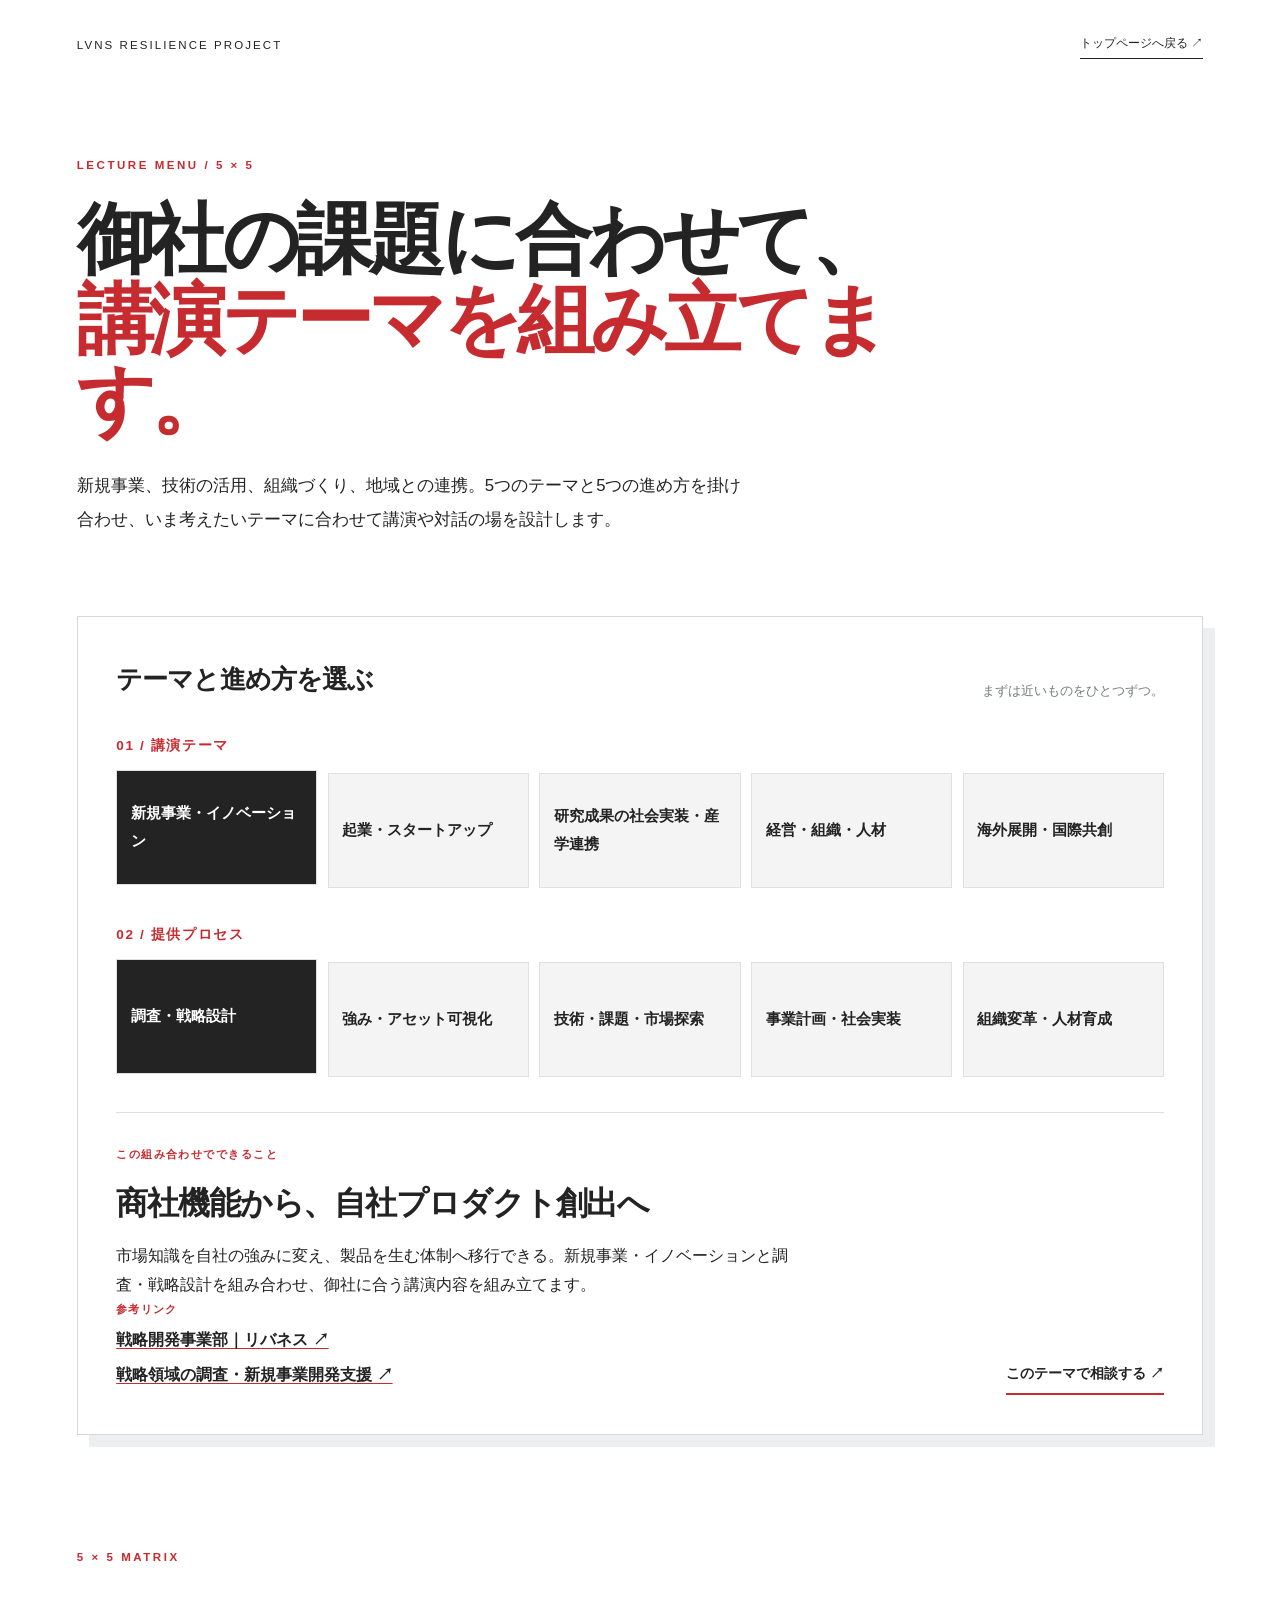
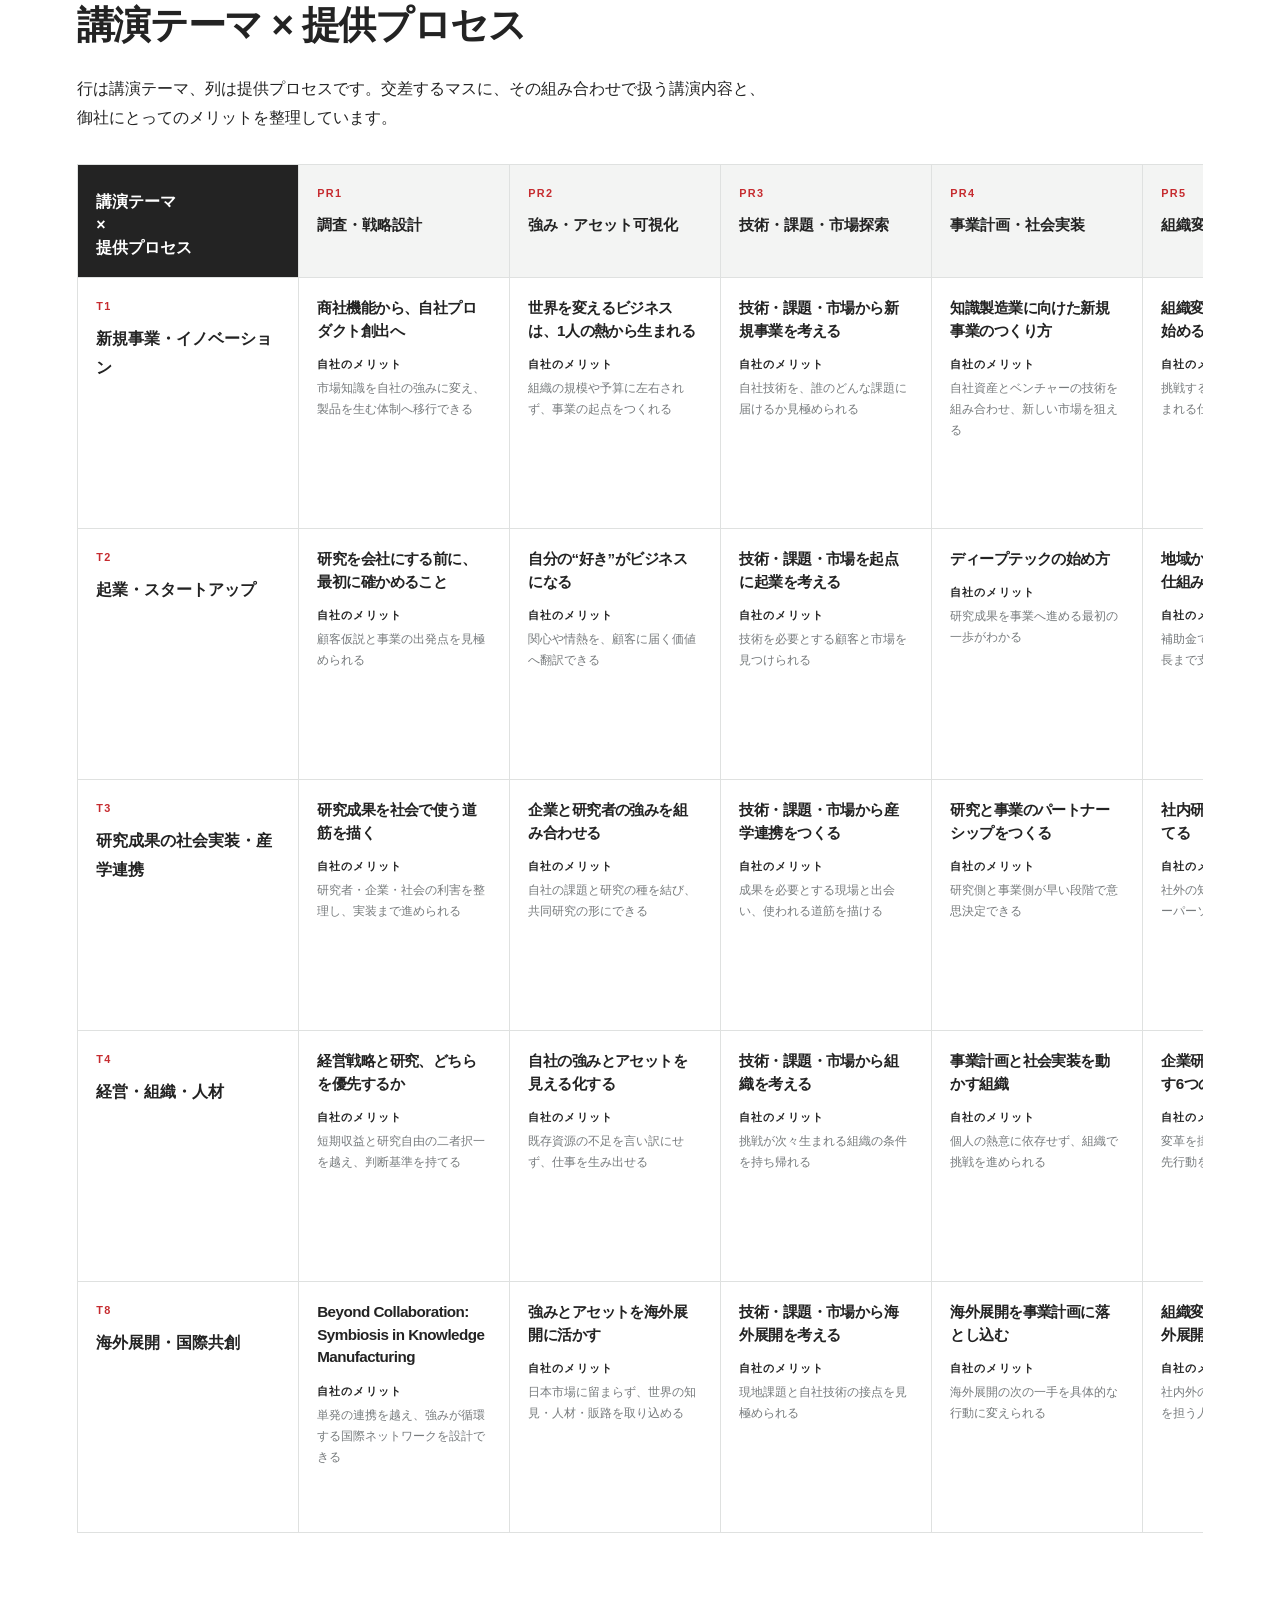
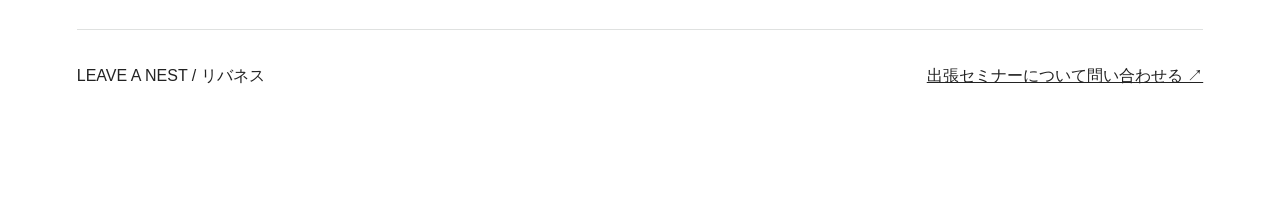
==== commit 631af0df: "Improve 5x5 lecture matrix readability" ====
--- a/seminar.html
+++ b/seminar.html
@@ -38,17 +38,13 @@
 .matrix-section{padding-top:7rem}
 .matrix-section h2{font-size:clamp(1.8rem,3vw,3rem);margin:0 0 1rem}
 .matrix-section>p{line-height:1.8;max-width:700px;margin-bottom:2rem}
-.matrix{display:grid;grid-template-columns:repeat(5,1fr);gap:1px;background:var(--line);border:1px solid var(--line)}
-.matrix-cell{background:#fff;padding:1rem;min-height:9rem}
-.matrix-cell small{color:var(--seminar-red);font-size:.65rem;font-weight:700;letter-spacing:.08em}
-.matrix-cell h3{font-size:.9rem;line-height:1.4;margin:.55rem 0}
-.matrix-cell p{font-size:.75rem;line-height:1.6;margin:0;color:var(--muted)}
+.matrix-shell{overflow-x:auto;-webkit-overflow-scrolling:touch}.matrix{display:grid;grid-template-columns:220px repeat(5,minmax(210px,1fr));min-width:1270px;gap:1px;background:var(--line);border:1px solid var(--line)}.matrix-corner,.matrix-header,.matrix-row-header,.matrix-cell{background:#fff;padding:1.15rem}.matrix-corner{background:var(--seminar-ink);color:#fff;display:flex;align-items:flex-end;font-weight:700;line-height:1.45}.matrix-header{background:var(--seminar-mint);min-height:112px}.matrix-header small{display:block;color:var(--seminar-red);font-size:.68rem;font-weight:700;letter-spacing:.12em;margin-bottom:.45rem}.matrix-header strong{font-size:.95rem;line-height:1.45}.matrix-row-header{min-height:250px}.matrix-row-header small{display:block;color:var(--seminar-red);font-size:.68rem;font-weight:700;letter-spacing:.12em;margin-bottom:.55rem}.matrix-row-header strong{font-size:1rem;line-height:1.5}.matrix-cell{min-height:250px}.matrix-cell h3{font-size:.95rem;line-height:1.5;margin:0 0 .8rem}.matrix-cell p{font-size:.78rem;line-height:1.7;margin:0;color:var(--muted)}.matrix-cell p strong{display:block;color:var(--seminar-ink);font-size:.68rem;letter-spacing:.1em;margin-bottom:.25rem}
 .seminar-footer{margin-top:6rem;padding-top:2rem;border-top:1px solid var(--line);display:flex;justify-content:space-between;gap:1rem}
 .seminar-footer a{color:inherit}
 @media(max-width:760px){
  .seminar-page{padding:0 1.2rem 5rem}.seminar-header{padding:1.4rem 0 4rem}.seminar-hero{padding-bottom:3rem}
  .selector-grid{grid-template-columns:repeat(2,1fr)}.selector-card{min-height:6.3rem}.selection-result{grid-template-columns:1fr}
- .matrix{display:block;background:transparent;border:0}.matrix-cell{margin-bottom:.7rem;min-height:0;border:1px solid var(--line)}
+ .matrix-shell{overflow-x:auto}.matrix{display:grid}.matrix-cell{margin-bottom:0;min-height:250px;border:0}
  .seminar-footer{display:block}.seminar-footer a{display:block;margin-top:1rem}
 }
 
@@ -72,26 +68,25 @@
 <div class="selection-result"><div><small id="result-label">選択中の組み合わせ</small><h3 id="result-title">テーマを選ぶと、組み合わせが表示されます。</h3><p id="result-description">御社の関心に近いテーマと進め方を選んでください。組み合わせをもとに、出張セミナーの内容を具体化します。</p><div id="result-links" class="result-links" aria-live="polite"></div></div><a class="result-cta" href="https://lne.st/contact/" target="_blank" rel="noreferrer">このテーマで相談する ↗</a></div>
 </section>
 <section class="matrix-section" aria-labelledby="matrix-title">
-<div class="seminar-label">5 × 5 MATRIX</div><h2 id="matrix-title">講演テーマ × 提供プロセス</h2><p>選んだ組み合わせを起点に、御社の課題や参加者に合わせて内容を調整します。下の一覧から全体像も確認できます。</p>
-<div id="matrix" class="matrix"></div>
+<div class="seminar-label">5 × 5 MATRIX</div><h2 id="matrix-title">講演テーマ × 提供プロセス</h2><p>行は講演テーマ、列は提供プロセスです。交差するマスに、その組み合わせで扱う講演内容と、御社にとってのメリットを整理しています。</p>
+<div class="matrix-shell" tabindex="0" aria-label="講演テーマと提供プロセスの5×5マトリクス"><div id="matrix" class="matrix"></div></div>
 </section>
 <footer class="seminar-footer"><span>LEAVE A NEST / リバネス</span><a href="https://lne.st/contact/" target="_blank" rel="noreferrer">出張セミナーについて問い合わせる ↗</a></footer>
 </main>
 <script>
 const topics=[
- ['T1','新規事業・イノベーション','自社の強みをもとに、新しい事業の種を探す'],
- ['T2','起業・スタートアップ','技術やアイデアを、最初の顧客と事業の形に近づける'],
- ['T3','研究成果の社会実装・産学連携','研究者と企業が、成果を現場で使う道筋をつくる'],
- ['T4','経営・組織・人材','挑戦が生まれ続ける組織の条件を考える'],
- ['T8','海外展開・国際共創','海外の知識や人材を取り込み、事業の可能性を広げる']
+ ['T1','新規事業・イノベーション',
+  [['商社機能から、自社プロダクト創出へ','市場知識を自社の強みに変え、製品を生む体制へ移行できる'],['世界を変えるビジネスは、1人の熱から生まれる','組織の規模や予算に左右されず、事業の起点をつくれる'],['技術・課題・市場から新規事業を考える','自社技術を、誰のどんな課題に届けるか見極められる'],['知識製造業に向けた新規事業のつくり方','自社資産とベンチャーの技術を組み合わせ、新しい市場を狙える'],['組織変革・人材育成から始める新規事業','挑戦する人が育ち、新事業が生まれる仕組みをつくれる']]],
+ ['T2','起業・スタートアップ',
+  [['研究を会社にする前に、最初に確かめること','顧客仮説と事業の出発点を見極められる'],['自分の“好き”がビジネスになる','関心や情熱を、顧客に届く価値へ翻訳できる'],['技術・課題・市場を起点に起業を考える','技術を必要とする顧客と市場を見つけられる'],['ディープテックの始め方','研究成果を事業へ進める最初の一歩がわかる'],['地域から起業家を育てる仕組み','補助金で終わらず、発掘から成長まで支えられる']]],
+ ['T3','研究成果の社会実装・産学連携',
+  [['研究成果を社会で使う道筋を描く','研究者・企業・社会の利害を整理し、実装まで進められる'],['企業と研究者の強みを組み合わせる','自社の課題と研究の種を結び、共同研究の形にできる'],['技術・課題・市場から産学連携をつくる','成果を必要とする現場と出会い、使われる道筋を描ける'],['研究と事業のパートナーシップをつくる','研究側と事業側が早い段階で意思決定できる'],['社内研究を担う人材を育てる','社外の知識と社内研究を結ぶキーパーソンを育てられる']]],
+ ['T4','経営・組織・人材',
+  [['経営戦略と研究、どちらを優先するか','短期収益と研究自由の二者択一を越え、判断基準を持てる'],['自社の強みとアセットを見える化する','既存資源の不足を言い訳にせず、仕事を生み出せる'],['技術・課題・市場から組織を考える','挑戦が次々生まれる組織の条件を持ち帰れる'],['事業計画と社会実装を動かす組織','個人の熱意に依存せず、組織で挑戦を進められる'],['企業研究所に変革を起こす6つのこと','変革を掛け声で終わらせず、優先行動を選べる']]],
+ ['T8','海外展開・国際共創',
+  [['Beyond Collaboration: Symbiosis in Knowledge Manufacturing','単発の連携を越え、強みが循環する国際ネットワークを設計できる'],['強みとアセットを海外展開に活かす','日本市場に留まらず、世界の知見・人材・販路を取り込める'],['技術・課題・市場から海外展開を考える','現地課題と自社技術の接点を見極められる'],['海外展開を事業計画に落とし込む','海外展開の次の一手を具体的な行動に変えられる'],['組織変革・人材育成で海外展開を進める','社内外の知識を結び、国際共創を担う人材を育てられる']]]
 ];
-const processes=[
- ['PR1','調査・戦略設計','現場と市場を調べ、何から始めるかを整理する'],
- ['PR2','強み・アセット可視化','技術、設備、人材、顧客など、自社の資源を見つめ直す'],
- ['PR3','技術・課題・市場探索','必要な技術や組む相手、届けたい市場を探す'],
- ['PR4','事業計画・社会実装','小さく試す計画をつくり、現場で使うところまで考える'],
- ['PR5','組織変革・人材育成','取り組みを担う人と、続けられる仕組みを整える']
-];
+const processes=[['PR1','調査・戦略設計','現場と市場を調べ、何から始めるかを整理する'],['PR2','強み・アセット可視化','技術、設備、人材、顧客など、自社の資源を見つめ直す'],['PR3','技術・課題・市場探索','必要な技術や組む相手、届けたい市場を探す'],['PR4','事業計画・社会実装','小さく試す計画をつくり、現場で使うところまで考える'],['PR5','組織変革・人材育成','取り組みを担う人と、続けられる仕組みを整える']];
 const topicsEl=document.getElementById('topic-selector'), processesEl=document.getElementById('process-selector'), matrixEl=document.getElementById('matrix'), resultLinksEl=document.getElementById('result-links');
 let selectedTopic=0, selectedProcess=0;
 const referenceLinks={
@@ -110,22 +105,18 @@
  'T8-PR3':[{label:'Global Bridge Conference 2025',url:'https://lne.st/2025/09/10/gbc2025/'},{label:'研究開発事業部｜国際共同研究',url:'https://lne.st/about/division/rd/'}],
  'T8-PR4':[{label:'海外展開の次の一手｜Global Bridge Conference 2025',url:'https://lne.st/2025/10/07/gbc-2/'},{label:'地域開発事業部｜リバネス',url:'https://lne.st/about/division/ld/'}]
 };
+const makeCard=(item,type,i)=>{const b=document.createElement('button');b.className='selector-card';b.dataset.index=i;b.innerHTML='<strong>'+item[1]+'</strong>';b.addEventListener('click',()=>{if(type==='topic')selectedTopic=i;else selectedProcess=i;render()});return b};
+topics.forEach((x,i)=>topicsEl.appendChild(makeCard(x,'topic',i))); processes.forEach((x,i)=>processesEl.appendChild(makeCard(x,'process',i)));
+function render(){
+ [...topicsEl.children].forEach((x,i)=>x.classList.toggle('is-selected',i===selectedTopic)); [...processesEl.children].forEach((x,i)=>x.classList.toggle('is-selected',i===selectedProcess));
+ const t=topics[selectedTopic],p=processes[selectedProcess],d=t[2][selectedProcess];
+ document.getElementById('result-label').textContent='この組み合わせでできること'; document.getElementById('result-title').textContent=d[0]; document.getElementById('result-description').textContent=d[1]+'。'+t[1]+'と'+p[1]+'を組み合わせ、御社に合う講演内容を組み立てます。';
+ const refs=referenceLinks[t[0]+'-'+p[0]]||[]; resultLinksEl.innerHTML=refs.length?'<strong>参考リンク</strong>'+refs.map(r=>'<a href="'+r.url+'" target="_blank" rel="noreferrer">'+r.label+' ↗</a>').join(''):'';
+}
+matrixEl.innerHTML='<div class="matrix-corner">講演テーマ<br />×<br />提供プロセス</div>'+processes.map(p=>'<div class="matrix-header"><small>'+p[0]+'</small><strong>'+p[1]+'</strong></div>').join('');
+topics.forEach(t=>{matrixEl.innerHTML+='<div class="matrix-row-header"><small>'+t[0]+'</small><strong>'+t[1]+'</strong></div>'+t[2].map(d=>'<article class="matrix-cell"><h3>'+d[0]+'</h3><p><strong>自社のメリット</strong>'+d[1]+'</p></article>').join('')});
+render();
 
-const makeCard=(item,type,i)=>{const b=document.createElement('button');b.className='selector-card';b.dataset.index=i;b.innerHTML='<strong>'+item[1]+'</strong>';b.addEventListener('click',()=>{if(type==='topic')selectedTopic=i;else selectedProcess=i;render()});return b};
-topics.forEach((x,i)=>topicsEl.appendChild(makeCard(x,'topic',i)));
-processes.forEach((x,i)=>processesEl.appendChild(makeCard(x,'process',i)));
-function render(){
- [...topicsEl.children].forEach((x,i)=>x.classList.toggle('is-selected',i===selectedTopic));
- [...processesEl.children].forEach((x,i)=>x.classList.toggle('is-selected',i===selectedProcess));
- const t=topics[selectedTopic],p=processes[selectedProcess];
- document.getElementById('result-label').textContent='この組み合わせでできること';
- document.getElementById('result-title').textContent=t[1]+' × '+p[1];
- document.getElementById('result-description').textContent=t[2]+'。'+p[2]+'。リバネスの研究者・ベンチャー・地域企業のネットワークを活かし、御社に合う講演内容を組み立てます。';
- const refs=referenceLinks[t[0]+'-'+p[0]]||[];
- resultLinksEl.innerHTML=refs.length?'<strong>参考リンク</strong>'+refs.map(r=>'<a href="'+r.url+'" target="_blank" rel="noreferrer">'+r.label+' ↗</a>').join(''):'';
-}
-topics.forEach(t=>processes.forEach(p=>{const c=document.createElement('article');c.className='matrix-cell';c.innerHTML='<h3>'+t[1]+' × '+p[1]+'</h3><p>'+t[2]+'。'+p[2]+'。</p>';matrixEl.appendChild(c)}));
-render();
 </script>
 </body>
 </html>
